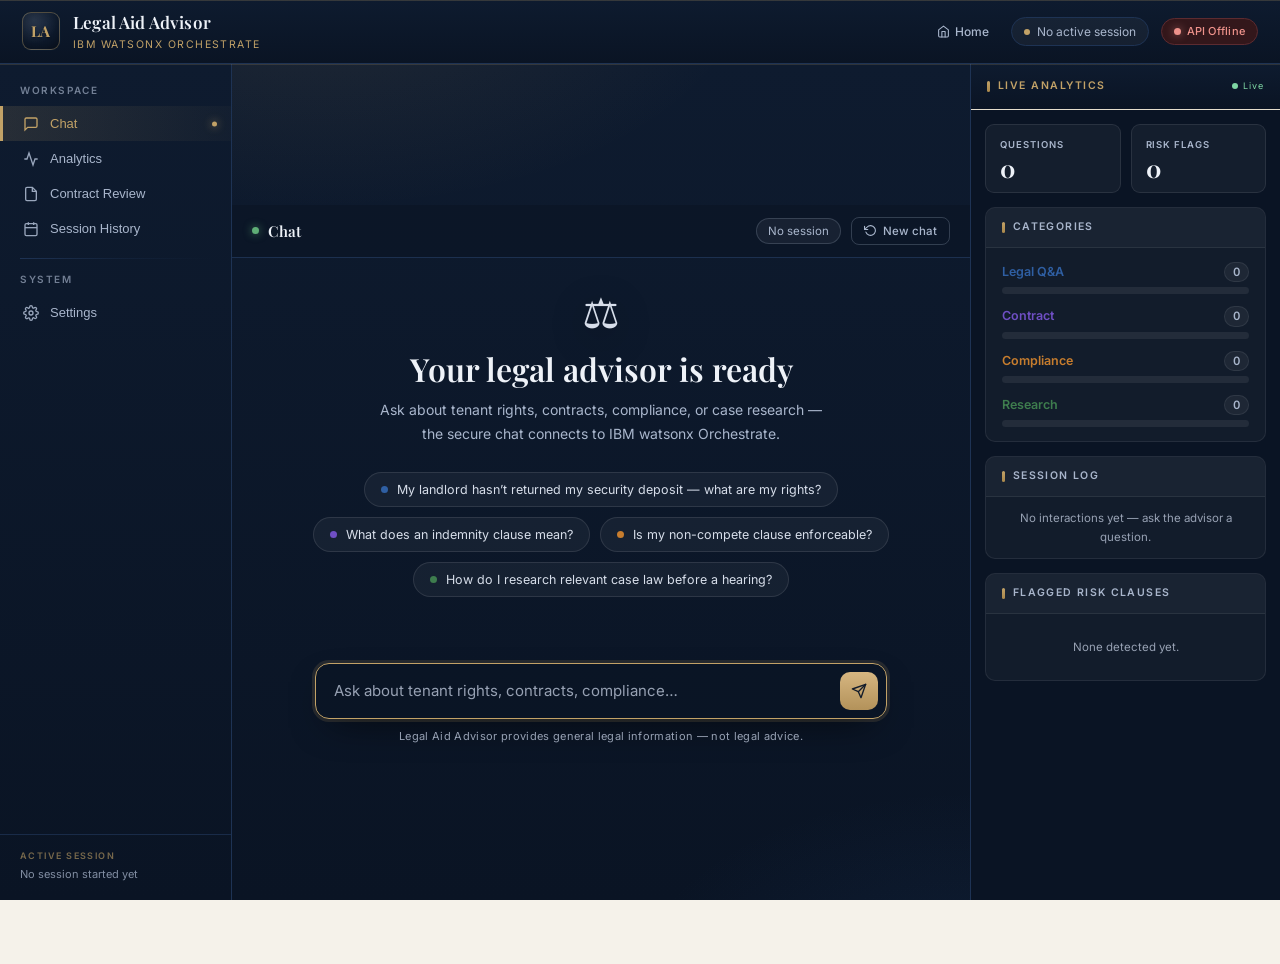
==== Legal-Aid/public/dashboard.html @ abd53940 "Add marketing landing page and replace the WxO widget with a custom chat backed by an SSE proxy - La" ====
<!DOCTYPE html>
<html lang="en">
<head>
<meta charset="UTF-8" />
<meta name="viewport" content="width=device-width, initial-scale=1.0" />
<meta name="theme-color" content="#0e1b2f" />
<title>Legal Aid Advisor</title>
<link rel="icon" href="data:image/svg+xml,<svg xmlns='http://www.w3.org/2000/svg' viewBox='0 0 100 100'><rect width='100' height='100' rx='20' fill='%230e1b2f'/><text x='50' y='70' font-size='58' text-anchor='middle'>⚖️</text></svg>" />
<link rel="preconnect" href="https://fonts.googleapis.com" />
<link rel="preconnect" href="https://fonts.gstatic.com" crossorigin />
<link href="https://fonts.googleapis.com/css2?family=Inter:wght@400;500;600;700&family=Playfair+Display:wght@600;700&display=swap" rel="stylesheet" />
<link rel="stylesheet" href="css/app.css" />
</head>
<body>

<!-- ── App header ── -->
<header class="app-header">
  <button class="nav-toggle" id="navToggle" aria-label="Toggle navigation">
    <svg viewBox="0 0 24 24" fill="none" stroke="currentColor" stroke-width="2" stroke-linecap="round">
      <line x1="3" y1="6" x2="21" y2="6"/><line x1="3" y1="12" x2="21" y2="12"/><line x1="3" y1="18" x2="21" y2="18"/>
    </svg>
  </button>
  <div class="brand">
    <div class="logo-mark">LA</div>
    <div>
      <div class="app-title">Legal Aid Advisor</div>
      <div class="app-sub">IBM watsonx Orchestrate</div>
    </div>
  </div>
  <div class="header-right">
    <a class="home-link" href="/" aria-label="Back to landing page">
      <svg viewBox="0 0 24 24" fill="none" stroke="currentColor" stroke-width="2" stroke-linecap="round" stroke-linejoin="round"><path d="M3 9l9-7 9 7v11a2 2 0 0 1-2 2H5a2 2 0 0 1-2-2z"/><polyline points="9 22 9 12 15 12 15 22"/></svg>
      Home
    </a>
    <span class="session-chip" id="headerSessionLabel">No active session</span>
    <div class="status-pill" id="statusPill">Connecting…</div>
  </div>
</header>

<!-- ── Sidebar nav ── -->
<nav class="app-nav" id="appNav">
  <div class="nav-section-label">Workspace</div>

  <button class="nav-item active" data-view="chat">
    <svg viewBox="0 0 24 24" fill="none" stroke="currentColor" stroke-width="2">
      <path d="M21 15a2 2 0 0 1-2 2H7l-4 4V5a2 2 0 0 1 2-2h14a2 2 0 0 1 2 2z"/>
    </svg>
    Chat
  </button>

  <button class="nav-item" data-view="analytics">
    <svg viewBox="0 0 24 24" fill="none" stroke="currentColor" stroke-width="2">
      <polyline points="22 12 18 12 15 21 9 3 6 12 2 12"/>
    </svg>
    Analytics
  </button>

  <button class="nav-item" data-view="contracts">
    <svg viewBox="0 0 24 24" fill="none" stroke="currentColor" stroke-width="2">
      <path d="M14 2H6a2 2 0 0 0-2 2v16a2 2 0 0 0 2 2h12a2 2 0 0 0 2-2V8z"/>
      <polyline points="14 2 14 8 20 8"/>
    </svg>
    Contract Review
  </button>

  <button class="nav-item" data-view="sessions">
    <svg viewBox="0 0 24 24" fill="none" stroke="currentColor" stroke-width="2">
      <rect x="3" y="4" width="18" height="18" rx="2" ry="2"/>
      <line x1="16" y1="2" x2="16" y2="6"/><line x1="8" y1="2" x2="8" y2="6"/>
      <line x1="3" y1="10" x2="21" y2="10"/>
    </svg>
    Session History
  </button>

  <div class="nav-divider"></div>
  <div class="nav-section-label">System</div>

  <button class="nav-item" data-view="settings">
    <svg viewBox="0 0 24 24" fill="none" stroke="currentColor" stroke-width="2">
      <circle cx="12" cy="12" r="3"/>
      <path d="M19.4 15a1.65 1.65 0 0 0 .33 1.82l.06.06a2 2 0 0 1-2.83 2.83l-.06-.06a1.65 1.65 0 0 0-1.82-.33 1.65 1.65 0 0 0-1 1.51V21a2 2 0 0 1-4 0v-.09A1.65 1.65 0 0 0 9 19.4a1.65 1.65 0 0 0-1.82.33l-.06.06a2 2 0 0 1-2.83-2.83l.06-.06A1.65 1.65 0 0 0 4.68 15a1.65 1.65 0 0 0-1.51-1H3a2 2 0 0 1 0-4h.09A1.65 1.65 0 0 0 4.6 9a1.65 1.65 0 0 0-.33-1.82l-.06-.06a2 2 0 0 1 2.83-2.83l.06.06A1.65 1.65 0 0 0 9 4.68a1.65 1.65 0 0 0 1-1.51V3a2 2 0 0 1 4 0v.09a1.65 1.65 0 0 0 1 1.51 1.65 1.65 0 0 0 1.82-.33l.06-.06a2 2 0 0 1 2.83 2.83l-.06.06A1.65 1.65 0 0 0 19.4 9a1.65 1.65 0 0 0 1.51 1H21a2 2 0 0 1 0 4h-.09a1.65 1.65 0 0 0-1.51 1z"/>
    </svg>
    Settings
  </button>

  <div class="nav-footer" id="navSessionLabel">No session started yet</div>
</nav>

<!-- ── Main content ── -->
<main class="app-main" id="appMain">

  <!-- ── VIEW: Chat ── -->
  <div class="view active" id="view-chat"></div>

  <!-- ── VIEW: Analytics ── -->
  <div class="view" id="view-analytics"></div>

  <!-- ── VIEW: Contracts ── -->
  <div class="view" id="view-contracts"></div>

  <!-- ── VIEW: Sessions ── -->
  <div class="view" id="view-sessions"></div>

  <!-- ── VIEW: Settings ── -->
  <div class="view" id="view-settings"></div>

</main>

<!-- ── Toast container ── -->
<div id="toast-container"></div>

<!-- ── Scripts ── -->
<script src="js/api.js"></script>
<script src="js/utils.js"></script>
<script src="js/views/chat.js"></script>
<script src="js/views/analytics.js"></script>
<script src="js/views/contracts.js"></script>
<script src="js/views/sessions.js"></script>
<script src="js/views/settings.js"></script>
<script src="js/app.js"></script>

</body>
</html>
---- Legal-Aid/public/css/app.css ----
/* ═══════════════════════════════════════════════════════════════════════════
   Legal Aid Advisor — Design System
   Theme: “Justice Chamber” — deep ink navy, brass gold, warm parchment.
   Serif display type (Playfair Display) for headings, Inter for UI.
   ═══════════════════════════════════════════════════════════════════════════ */

/* ── Reset ──────────────────────────────────────────────────────────────── */
*, *::before, *::after { box-sizing: border-box; margin: 0; padding: 0; }

/* ── Tokens ─────────────────────────────────────────────────────────────── */
:root {
  /* Ink & paper */
  --ink:        #1d2634;   /* primary text */
  --ink-2:      #3d4757;   /* secondary text */
  --muted:      #6d7789;   /* muted text */
  --faint:      #97a1b3;   /* faint text */
  --paper:      #f5f2ea;   /* warm parchment background */
  --paper-deep: #efeadd;   /* deeper parchment (hover, wells) */
  --surface:    #ffffff;   /* cards */
  --line:       #e4ddcd;   /* hairline border (warm) */
  --line-soft:  #eee8da;   /* lighter hairline */

  /* Court navy */
  --navy-0: #0a1424;
  --navy-1: #0e1b2f;
  --navy-2: #15263f;
  --navy-3: #1e3354;
  --navy-text:  #a9b6cc;   /* idle nav text */
  --navy-title: #eef2f8;   /* nav labels / headings on dark */

  /* Brass */
  --gold:      #c2a267;
  --gold-2:    #a9874b;
  --gold-soft: rgba(194, 162, 103, 0.14);
  --gold-line: rgba(194, 162, 103, 0.38);

  /* Actions & states */
  --blue:      #2f5fa3;
  --blue-deep: #25497e;
  --blue-soft: #eef3fa;
  --blue-line: #c7d6ec;
  --danger:    #b23a34;
  --danger-soft:#fcf0ef;
  --danger-line:#f2c4c0;
  --success:   #3e7d4e;
  --warn:      #c77d2e;

  /* Category colours */
  --cat-qa:         #2f5fa3;
  --cat-contract:   #6f4fc4;
  --cat-compliance: #c77d2e;
  --cat-research:   #3e7d4e;

  /* Type */
  --font-serif: 'Playfair Display', Georgia, 'Times New Roman', serif;
  --font-sans:  'Inter', -apple-system, 'Segoe UI', system-ui, sans-serif;

  /* Layout */
  --header-h: 64px;
  --nav-w:    232px;
  --radius:   10px;
  --radius-sm: 7px;
  --shadow-card: 0 1px 2px rgba(13, 27, 46, 0.05), 0 10px 28px -14px rgba(13, 27, 46, 0.18);
  --shadow-lift: 0 2px 4px rgba(13, 27, 46, 0.06), 0 16px 34px -16px rgba(13, 27, 46, 0.26);
}

/* ── Base ───────────────────────────────────────────────────────────────── */
html, body { height: 100%; }

body {
  font-family: var(--font-sans);
  font-size: 14px;
  line-height: 1.6;
  color: var(--ink);
  background: var(--paper);
  -webkit-font-smoothing: antialiased;
  text-rendering: optimizeLegibility;
}

::selection { background: rgba(194, 162, 103, 0.32); }

:focus-visible {
  outline: 2px solid var(--gold);
  outline-offset: 2px;
  border-radius: 3px;
}

/* ── App header (navy bench) ────────────────────────────────────────────── */
.app-header {
  position: fixed; top: 0; left: 0; right: 0; z-index: 100;
  height: var(--header-h);
  background: linear-gradient(180deg, var(--navy-1), var(--navy-0));
  color: #fff;
  display: flex; align-items: center; gap: 14px;
  padding: 0 22px;
  border-bottom: 1px solid var(--navy-3);
  box-shadow: 0 1px 0 rgba(194, 162, 103, 0.22) inset, 0 1px 0 rgba(194, 162, 103, 0.18);
}

.brand { display: flex; align-items: center; gap: 13px; min-width: 0; }

.logo-mark {
  width: 38px; height: 38px; flex-shrink: 0;
  border-radius: 9px;
  background:
    radial-gradient(120% 120% at 30% 20%, rgba(255,255,255,0.10), transparent 55%),
    linear-gradient(160deg, var(--navy-2), var(--navy-0));
  border: 1px solid var(--gold-line);
  box-shadow: 0 0 0 1px rgba(13, 27, 46, 0.6), inset 0 0 14px rgba(0,0,0,0.35);
  display: flex; align-items: center; justify-content: center;
  font-family: var(--font-serif);
  font-weight: 700; font-size: 15px; letter-spacing: 0.02em;
  color: var(--gold);
  text-shadow: 0 1px 2px rgba(0,0,0,0.4);
}

.app-title {
  font-family: var(--font-serif);
  font-size: 17px; font-weight: 600; letter-spacing: 0.01em;
  color: var(--navy-title);
  white-space: nowrap;
}
.app-sub {
  font-size: 10.5px; letter-spacing: 0.14em; text-transform: uppercase;
  color: var(--gold); margin-top: 1px;
}

/* Mobile nav toggle */
.nav-toggle {
  display: none;
  align-items: center; justify-content: center;
  width: 34px; height: 34px; flex-shrink: 0;
  background: transparent; border: 1px solid var(--navy-3);
  border-radius: 7px; color: var(--navy-text); cursor: pointer;
  transition: color .15s, border-color .15s, background .15s;
}
.nav-toggle:hover { color: var(--gold); border-color: var(--gold-line); background: var(--gold-soft); }
.nav-toggle svg { width: 18px; height: 18px; }

.header-right {
  margin-left: auto; display: flex; align-items: center; gap: 12px; min-width: 0;
}

.session-chip {
  font-size: 12px; color: var(--navy-text);
  background: rgba(255,255,255,0.045);
  border: 1px solid var(--navy-3);
  border-radius: 20px; padding: 4px 12px;
  max-width: 260px; overflow: hidden; text-overflow: ellipsis; white-space: nowrap;
}
.session-chip::before {
  content: ''; display: inline-block; width: 6px; height: 6px;
  border-radius: 50%; background: var(--gold); margin-right: 7px; vertical-align: 1px;
}

/* Back-to-home link */
.home-link {
  display: inline-flex; align-items: center; gap: 5px;
  font-size: 12px; font-weight: 500;
  color: var(--navy-text); text-decoration: none;
  padding: 5px 10px; border-radius: 7px;
  transition: color .15s, background .15s;
}
.home-link svg { width: 13px; height: 13px; }
.home-link:hover { color: var(--gold); background: var(--gold-soft); }

/* Status pill */
.status-pill {
  font-size: 11px; font-weight: 500; letter-spacing: 0.02em;
  padding: 4px 12px; border-radius: 20px;
  background: #0e2a20; color: #7ed6a4;
  border: 1px solid #1e4a37;
  display: flex; align-items: center; gap: 6px;
  white-space: nowrap;
}
.status-pill::before {
  content: ''; width: 7px; height: 7px; border-radius: 50%;
  background: #7ed6a4; display: inline-block;
  box-shadow: 0 0 8px rgba(126, 214, 164, 0.75);
}
.status-pill.disconnected {
  background: #33171b; color: #ee928b; border-color: #5c2b30;
}
.status-pill.disconnected::before {
  background: #ee928b; box-shadow: 0 0 8px rgba(238, 146, 139, 0.6);
}

/* ── Sidebar nav (navy panel) ───────────────────────────────────────────── */
.app-nav {
  position: fixed; top: var(--header-h); left: 0; bottom: 0;
  width: var(--nav-w);
  background: linear-gradient(180deg, var(--navy-1) 0%, var(--navy-0) 100%);
  border-right: 1px solid var(--navy-3);
  display: flex; flex-direction: column;
  padding: 18px 0 14px;
  z-index: 90;
  overflow-y: auto;
}

.nav-section-label {
  font-size: 10px; font-weight: 600; letter-spacing: 0.16em;
  text-transform: uppercase; color: var(--navy-text);
  opacity: 0.65;
  padding: 0 20px 8px;
}

.nav-item {
  display: flex; align-items: center; gap: 11px;
  padding: 9.5px 20px; font-size: 13px; font-weight: 500;
  color: var(--navy-text); cursor: pointer; border: none; background: none;
  width: 100%; text-align: left;
  border-left: 3px solid transparent;
  transition: color .15s, background .15s, border-color .15s;
  position: relative;
}
.nav-item:hover { color: var(--navy-title); background: rgba(255,255,255,0.05); }
.nav-item.active {
  color: var(--gold);
  background: linear-gradient(90deg, var(--gold-soft), rgba(194,162,103,0.03));
  border-left-color: var(--gold);
}
.nav-item.active::after {
  content: ''; position: absolute; right: 14px; top: 50%;
  transform: translateY(-50%);
  width: 5px; height: 5px; border-radius: 50%;
  background: var(--gold); box-shadow: 0 0 8px rgba(194,162,103,0.8);
}
.nav-item svg { width: 16px; height: 16px; flex-shrink: 0; opacity: 0.9; }
.nav-item.active svg { opacity: 1; }

.nav-divider {
  height: 1px; margin: 12px 20px;
  background: linear-gradient(90deg, var(--navy-3), rgba(30,51,84,0.35), transparent);
}

.nav-footer {
  margin-top: auto; padding: 14px 20px 2px;
  font-size: 11px; color: var(--navy-text); opacity: 0.75;
  border-top: 1px solid var(--navy-3);
  padding-top: 14px;
}
.nav-footer::before {
  content: 'ACTIVE SESSION'; display: block;
  font-size: 9px; letter-spacing: 0.16em; font-weight: 600;
  color: var(--gold); opacity: 0.8; margin-bottom: 3px;
}

/* ── Main content area (parchment) ──────────────────────────────────────── */
.app-main {
  margin-top: var(--header-h);
  margin-left: var(--nav-w);
  height: calc(100vh - var(--header-h));
  display: flex; flex-direction: column;
  overflow: hidden;
  background:
    radial-gradient(900px 420px at 12% -8%, rgba(194, 162, 103, 0.07), transparent 62%),
    var(--paper);
}

.view { display: none; flex: 1; flex-direction: column; overflow: hidden; }
.view.active { display: flex; }

/* ── Page header bar ────────────────────────────────────────────────────── */
.page-bar {
  padding: 18px 26px 14px;
  border-bottom: 1px solid var(--line);
  background: transparent;
  flex-shrink: 0;
  display: flex; align-items: flex-end; justify-content: space-between; gap: 14px;
  position: relative;
}
.page-bar::after {
  content: ''; position: absolute; left: 26px; bottom: -1px;
  width: 46px; height: 2px; border-radius: 2px;
  background: linear-gradient(90deg, var(--gold), transparent);
}
.page-bar h1 {
  font-family: var(--font-serif);
  font-size: 23px; font-weight: 600; letter-spacing: 0.01em;
  color: var(--ink); line-height: 1.2;
}
.page-bar .sub { font-size: 12.5px; color: var(--muted); margin-top: 3px; }

/* ── Buttons ────────────────────────────────────────────────────────────── */
.btn {
  display: inline-flex; align-items: center; gap: 7px;
  padding: 7.5px 15px; border-radius: var(--radius-sm);
  font-size: 13px; font-weight: 500; font-family: var(--font-sans);
  cursor: pointer; border: 1px solid var(--line);
  background: var(--surface); color: var(--ink-2);
  transition: background .15s, border-color .15s, color .15s, box-shadow .15s, transform .06s;
  white-space: nowrap;
}
.btn:hover { background: var(--paper-deep); border-color: #d8d0bc; color: var(--ink); }
.btn:active { transform: translateY(1px); }

.btn.primary {
  background: linear-gradient(180deg, var(--blue), var(--blue-deep));
  color: #fff; border-color: var(--blue-deep);
  box-shadow: 0 1px 2px rgba(13, 27, 46, 0.25), inset 0 1px 0 rgba(255,255,255,0.14);
}
.btn.primary:hover { background: linear-gradient(180deg, #3569b3, var(--blue-deep)); color: #fff; }

.btn.danger {
  background: var(--surface); color: var(--danger); border-color: var(--danger-line);
}
.btn.danger:hover { background: var(--danger-soft); border-color: var(--danger); color: var(--danger); }

.btn.ghost {
  background: transparent; border-color: var(--navy-3); color: var(--navy-text);
}
.btn.ghost:hover { background: var(--gold-soft); border-color: var(--gold-line); color: var(--gold); }

.btn svg { width: 14px; height: 14px; }

/* ── Cards & sections ───────────────────────────────────────────────────── */
.section-card {
  background: var(--surface);
  border: 1px solid var(--line);
  border-radius: var(--radius);
  overflow: hidden;
  box-shadow: var(--shadow-card);
}
.section-title {
  font-size: 10.5px; font-weight: 600; letter-spacing: 0.13em;
  text-transform: uppercase; color: var(--muted);
  padding: 11px 16px;
  border-bottom: 1px solid var(--line-soft);
  background: linear-gradient(180deg, #fbfaf6, #f7f4ec);
  display: flex; align-items: center; gap: 8px;
}
.section-title::before {
  content: ''; width: 3px; height: 11px; border-radius: 2px;
  background: linear-gradient(180deg, var(--gold), var(--gold-2));
  flex-shrink: 0;
}
.section-body { padding: 14px 16px; }

/* ── Stat cards ─────────────────────────────────────────────────────────── */
.stat-grid { display: grid; grid-template-columns: repeat(4, 1fr); gap: 14px; }
.stat-card {
  background: var(--surface); border: 1px solid var(--line);
  border-radius: var(--radius); padding: 16px 18px;
  box-shadow: var(--shadow-card);
  position: relative; overflow: hidden;
  transition: box-shadow .18s, transform .18s, border-color .18s;
}
.stat-card::after {
  content: ''; position: absolute; top: 0; left: 0; right: 0; height: 2px;
  background: linear-gradient(90deg, var(--gold), transparent 70%);
  opacity: 0.55;
}
.stat-card:hover {
  box-shadow: var(--shadow-lift); transform: translateY(-2px);
  border-color: #d9d2c0;
}
.stat-card .label {
  font-size: 10.5px; color: var(--muted);
  text-transform: uppercase; letter-spacing: 0.1em; font-weight: 600;
  margin-bottom: 6px;
}
.stat-card .value {
  font-family: var(--font-serif);
  font-size: 30px; font-weight: 700; line-height: 1; color: var(--ink);
  font-variant-numeric: tabular-nums;
}
.stat-card .sub { font-size: 11px; color: var(--faint); margin-top: 5px; }

/* ── Category bars ──────────────────────────────────────────────────────── */
.cat-list { display: flex; flex-direction: column; gap: 12px; }
.cat-label-row { display: flex; justify-content: space-between; margin-bottom: 5px; font-size: 12.5px; }
.cat-name { font-weight: 600; color: var(--ink-2); }
.cat-count {
  color: var(--muted); font-variant-numeric: tabular-nums;
  font-weight: 600; font-size: 11.5px;
  background: var(--paper); border: 1px solid var(--line-soft);
  border-radius: 12px; padding: 0 8px;
}
.cat-bar-bg {
  height: 7px; background: var(--paper-deep);
  border-radius: 4px; overflow: hidden;
  box-shadow: inset 0 1px 2px rgba(13,27,46,0.08);
}
.cat-bar-fill {
  height: 100%; border-radius: 4px;
  background-image: linear-gradient(180deg, rgba(255,255,255,0.28), transparent 55%);
  transition: width .5s cubic-bezier(.22,.61,.36,1);
}

/* ── Risk list ──────────────────────────────────────────────────────────── */
.risk-list { display: flex; flex-direction: column; gap: 8px; }
.risk-item {
  background: var(--danger-soft); border: 1px solid var(--danger-line);
  border-left: 3px solid var(--danger);
  border-radius: var(--radius-sm); padding: 9px 12px;
  transition: transform .12s, box-shadow .12s;
}
.risk-item:hover { transform: translateX(2px); box-shadow: 0 4px 12px -6px rgba(178,58,52,0.35); }
.risk-item .risk-name { font-size: 12.5px; font-weight: 600; color: var(--danger); }
.risk-item .risk-ctx { font-size: 11.5px; color: var(--ink-2); margin-top: 2px; line-height: 1.45; }

/* ── Tables ─────────────────────────────────────────────────────────────── */
.data-table { width: 100%; border-collapse: collapse; font-size: 13px; }
.data-table th {
  text-align: left; padding: 9px 14px; font-size: 10.5px; font-weight: 600;
  color: var(--muted); text-transform: uppercase; letter-spacing: 0.08em;
  background: var(--paper); border-bottom: 1px solid var(--line);
}
.data-table td { padding: 11px 14px; border-bottom: 1px solid var(--line-soft); color: var(--ink-2); vertical-align: middle; }
.data-table tr:last-child td { border-bottom: none; }
.data-table tbody tr { transition: background .12s; }
.data-table tbody tr:hover td { background: #fbf9f3; }

/* ── Empty state ────────────────────────────────────────────────────────── */
.empty-state {
  text-align: center; color: var(--faint); font-size: 13px;
  padding: 34px 0; line-height: 1.7;
}
.empty-state .empty-icon {
  font-size: 34px; margin-bottom: 10px; display: block;
  filter: grayscale(0.15) opacity(0.85);
}

/* ── Badges ─────────────────────────────────────────────────────────────── */
.badge {
  display: inline-block; font-size: 9.5px; font-weight: 600; padding: 2.5px 8px;
  border-radius: 12px; text-transform: uppercase; letter-spacing: 0.06em; color: #fff;
  box-shadow: inset 0 1px 0 rgba(255,255,255,0.22);
}

/* ── Notice banner ──────────────────────────────────────────────────────── */
.notice {
  display: flex; align-items: center; gap: 9px;
  font-size: 12.5px; color: var(--ink-2); line-height: 1.55;
  background: #fdf7e9; border: 1px solid #ecdcb6;
  border-left: 3px solid var(--gold-2);
  border-radius: 8px; padding: 10px 14px;
}
.notice::before {
  content: '⚖'; flex-shrink: 0; color: var(--gold-2); font-size: 13px;
}
.hidden { display: none !important; }

/* ── Code / links ───────────────────────────────────────────────────────── */
.code {
  font-family: 'SFMono-Regular', Consolas, 'Liberation Mono', Menlo, monospace;
  font-size: 12px; color: var(--ink-2);
  background: var(--paper); border: 1px solid var(--line-soft);
  border-radius: 5px; padding: 1.5px 7px;
}
.link { color: var(--blue); text-decoration: none; }
.link:hover { text-decoration: underline; color: var(--blue-deep); }

/* ── Toast notifications ────────────────────────────────────────────────── */
#toast-container {
  position: fixed; bottom: 22px; right: 22px; z-index: 9999;
  display: flex; flex-direction: column; gap: 9px; align-items: flex-end;
}
.toast {
  background: var(--navy-1); color: var(--navy-title);
  font-size: 13px; font-weight: 500;
  padding: 11px 18px; border-radius: 9px; min-width: 230px; max-width: 380px;
  display: flex; align-items: center; gap: 10px;
  border: 1px solid var(--navy-3);
  box-shadow: 0 10px 30px -10px rgba(13, 27, 46, 0.5);
  animation: toastIn .25s cubic-bezier(.21,.61,.35,1);
}
.toast::before {
  content: ''; width: 8px; height: 8px; border-radius: 50%; flex-shrink: 0;
  background: var(--navy-text);
}
.toast.success { border-left: 3px solid #5fae76; }
.toast.success::before { background: #5fae76; box-shadow: 0 0 8px rgba(95,174,118,0.7); }
.toast.error { border-left: 3px solid #ee928b; }
.toast.error::before { background: #ee928b; box-shadow: 0 0 8px rgba(238,146,139,0.7); }
@keyframes toastIn {
  from { opacity: 0; transform: translateX(14px) scale(0.97); }
  to   { opacity: 1; transform: none; }
}

/* ── Upload zone ────────────────────────────────────────────────────────── */
.upload-zone {
  border: 2px dashed #d8cfb8;
  border-radius: var(--radius);
  padding: 42px 24px; text-align: center; cursor: pointer;
  background: var(--surface);
  transition: border-color .2s, background .2s, box-shadow .2s, transform .15s;
}
.upload-zone:hover { border-color: var(--gold-2); background: #fdfbf6; }
.upload-zone.dragover {
  border-color: var(--gold);
  background: #fbf6ea;
  box-shadow: 0 0 0 4px var(--gold-soft), var(--shadow-card);
  transform: scale(1.005);
}
.upload-zone .uz-icon { font-size: 36px; margin-bottom: 12px; display: block; }
.upload-zone h3 { font-size: 16px; font-weight: 600; margin-bottom: 4px; color: var(--ink); }
.upload-zone p  { color: var(--muted); font-size: 13px; }

/* ── Contract result ────────────────────────────────────────────────────── */
.contract-result {
  background: var(--paper); border: 1px solid var(--line);
  border-radius: 8px; padding: 14px 16px;
}
.contract-result pre {
  white-space: pre-wrap; word-break: break-word;
  font-family: 'SFMono-Regular', Consolas, 'Liberation Mono', Menlo, monospace;
  font-size: 12px; line-height: 1.7; max-height: 340px; overflow-y: auto;
  color: var(--ink-2);
}

/* ═══════════════════════════════════════════════════════════════════════════
   Chat view — custom “advice chamber” UI (dark) + live analytics sidebar
   ═══════════════════════════════════════════════════════════════════════════ */
#view-chat { flex-direction: row; overflow: hidden; }

.cc {
  flex: 1; min-width: 0; min-height: 0;
  display: flex; flex-direction: column;
  background:
    radial-gradient(720px 380px at 12% -10%, rgba(194, 162, 103, 0.10), transparent 60%),
    radial-gradient(560px 320px at 100% 110%, rgba(47, 95, 163, 0.12), transparent 60%),
    linear-gradient(180deg, #0e1b2f 0%, #0a1424 100%);
  color: #d7deea;
}

.cc-header {
  display: flex; align-items: center; justify-content: space-between; gap: 10px;
  padding: 12px 20px;
  border-bottom: 1px solid rgba(30, 51, 84, 0.9);
  background: rgba(10, 20, 36, 0.6);
  flex-shrink: 0;
}
.cc-header h2 {
  font-family: var(--font-serif);
  font-size: 15px; font-weight: 600; color: var(--navy-title);
  letter-spacing: 0.01em;
  display: flex; align-items: center; gap: 9px;
}
.cc-dot {
  width: 7px; height: 7px; border-radius: 50%;
  background: #5fae76; box-shadow: 0 0 8px rgba(95, 174, 118, 0.7);
}
.cc-header-right { display: flex; align-items: center; gap: 10px; min-width: 0; }

.cc .chat-session-label {
  font-size: 11.5px; color: var(--navy-text);
  background: rgba(255,255,255,0.05); border: 1px solid rgba(169,182,204,0.22);
  border-radius: 20px; padding: 3px 11px;
  max-width: 300px; overflow: hidden; text-overflow: ellipsis; white-space: nowrap;
}

.cc-reset {
  display: inline-flex; align-items: center; gap: 6px;
  font-family: var(--font-sans); font-size: 11.5px; font-weight: 500;
  color: var(--navy-text); background: transparent;
  border: 1px solid rgba(169,182,204,0.25); border-radius: 8px;
  padding: 6px 12px; cursor: pointer; white-space: nowrap;
  transition: color .15s, border-color .15s, background .15s;
}
.cc-reset svg { width: 13px; height: 13px; }
.cc-reset:hover { color: var(--gold); border-color: var(--gold-line); background: var(--gold-soft); }

.cc-body {
  flex: 1; min-height: 0; overflow-y: auto;
  display: flex; flex-direction: column;
}
.cc-body::-webkit-scrollbar-thumb { background: rgba(169,182,204,0.25); }

/* Empty / landing state */
.cc.state-empty { justify-content: center; }
.cc.state-empty .cc-body { flex: 0 0 auto; overflow: visible; }
.cc.state-empty .cc-empty { flex: 0 0 auto; }
.cc.state-empty .cc-composer {
  width: 100%; max-width: 620px;
  margin: 0 auto; padding: 30px 24px 14px;
}
.cc.state-empty .cc-input { font-size: 15px; }

.cc-empty { flex: 1; display: flex; align-items: center; justify-content: center; padding: 34px 24px 0; }
.cc-empty-inner { max-width: 640px; width: 100%; text-align: center; }
.cc-empty-emblem {
  font-size: 42px; margin-bottom: 16px; line-height: 1;
  filter: drop-shadow(0 8px 18px rgba(0, 0, 0, 0.45));
}
.cc-empty h2 {
  font-family: var(--font-serif); font-weight: 600;
  font-size: clamp(24px, 2.6vw, 32px);
  color: var(--navy-title); line-height: 1.2; margin-bottom: 10px;
}
.cc-empty-sub { font-size: 14px; color: var(--navy-text); max-width: 460px; margin: 0 auto 26px; line-height: 1.7; }

.cc-chips { display: flex; flex-wrap: wrap; gap: 10px; justify-content: center; }
.cc-chip {
  display: inline-flex; align-items: center; gap: 9px;
  font-family: var(--font-sans); font-size: 12.5px; color: #d7deea;
  background: rgba(255,255,255,0.045);
  border: 1px solid rgba(255,255,255,0.10);
  border-radius: 40px; padding: 9px 16px; cursor: pointer;
  transition: border-color .15s, background .15s, transform .12s;
  text-align: left; max-width: 100%;
}
.cc-chip i { width: 7px; height: 7px; border-radius: 50%; flex-shrink: 0; }
.cc-chip:hover { background: rgba(255,255,255,0.08); border-color: var(--gold-line); transform: translateY(-1px); }

/* Conversation thread */
.cc-thread {
  flex: 1; min-height: 0; overflow-y: auto;
  display: flex; flex-direction: column; gap: 18px;
  padding: 26px 26px 10px;
}
.cc-thread::-webkit-scrollbar-thumb { background: rgba(169,182,204,0.25); }

.cc-msg { display: flex; gap: 11px; align-items: flex-start; max-width: 78%; }
.cc-msg-user { align-self: flex-end; justify-content: flex-end; }
.cc-msg-agent { align-self: flex-start; }

.cc-avatar {
  flex-shrink: 0; width: 34px; height: 34px; border-radius: 10px;
  display: flex; align-items: center; justify-content: center;
  font-family: var(--font-serif); font-weight: 700; font-size: 12px;
  color: var(--gold);
  background: linear-gradient(160deg, var(--navy-2), var(--navy-0));
  border: 1px solid var(--gold-line);
}

.cc-bubble {
  padding: 12px 16px; border-radius: 14px;
  font-size: 13.5px; line-height: 1.6; color: #d7deea;
}
.cc-bubble p + p { margin-top: 8px; }
.cc-msg-user .cc-bubble {
  background: linear-gradient(180deg, #1e3a63, #172c4d);
  border: 1px solid rgba(194, 162, 103, 0.26);
  border-top-right-radius: 4px;
  color: var(--navy-title);
}
.cc-msg-agent .cc-bubble {
  background: rgba(245, 242, 234, 0.06);
  border: 1px solid rgba(255, 255, 255, 0.09);
  border-top-left-radius: 4px;
}
.cc-msg-role {
  display: block; font-family: var(--font-mono);
  font-size: 9px; letter-spacing: 0.14em; text-transform: uppercase;
  color: var(--gold); margin-bottom: 5px;
}
.cc-msg-text { display: block; }
.cc-bubble code {
  font-family: var(--font-mono); font-size: 12px;
  background: rgba(0, 0, 0, 0.25);
  border: 1px solid rgba(255,255,255,0.08);
  border-radius: 4px; padding: 1px 5px;
}
.cc-bubble h4 {
  font-family: var(--font-serif); font-size: 14.5px; font-weight: 600;
  color: var(--navy-title); margin: 10px 0 4px;
}
.cc-bubble ul { margin: 6px 0 2px; padding-left: 18px; }
.cc-bubble li { margin: 3px 0; }
.cc-bubble strong { color: var(--navy-title); font-weight: 600; }

/* Typing indicator */
.cc-typing { display: inline-flex; gap: 5px; padding: 7px 0; }
.cc-typing i {
  width: 7px; height: 7px; border-radius: 50%;
  background: var(--gold); animation: ccBlink 1.3s ease-in-out infinite;
}
.cc-typing i:nth-child(2) { animation-delay: 0.18s; }
.cc-typing i:nth-child(3) { animation-delay: 0.36s; }
@keyframes ccBlink { 0%, 100% { opacity: 0.2; } 50% { opacity: 1; } }

/* Composer */
.cc-composer { flex-shrink: 0; padding: 6px 26px 18px; }
.cc-input-row {
  display: flex; align-items: center; gap: 10px;
  background: rgba(10, 20, 36, 0.75);
  border: 1px solid rgba(194, 162, 103, 0.30);
  border-radius: 14px;
  padding: 8px 8px 8px 18px;
  box-shadow: 0 12px 34px -18px rgba(0, 0, 0, 0.8);
  transition: border-color .18s, box-shadow .18s;
}
.cc-input-row:focus-within {
  border-color: var(--gold);
  box-shadow: 0 0 0 3px var(--gold-soft), 0 14px 38px -16px rgba(0, 0, 0, 0.85);
}
.cc-input {
  flex: 1; min-width: 0;
  background: transparent; border: none; outline: none;
  font-family: var(--font-sans); font-size: 14px; color: var(--navy-title);
}
.cc-input::placeholder { color: var(--faint); }
.cc-send {
  flex-shrink: 0; width: 38px; height: 38px; border-radius: 10px;
  display: flex; align-items: center; justify-content: center;
  background: linear-gradient(180deg, #d6b681, #b3925a);
  border: none; color: #131c2b; cursor: pointer;
  transition: transform .12s, box-shadow .2s;
}
.cc-send:hover { box-shadow: 0 6px 18px -6px rgba(194, 162, 103, 0.7); transform: translateY(-1px); }
.cc-send svg { width: 16px; height: 16px; }
.cc-hint {
  margin-top: 9px; text-align: center;
  font-size: 11px; color: var(--faint);
  font-family: var(--font-mono); letter-spacing: 0.03em;
}

/* Live analytics sidebar */
.chat-sidebar {
  width: 310px; flex-shrink: 0; overflow-y: auto;
  background: var(--paper);
  display: flex; flex-direction: column;
}
.chat-sidebar .panel-header {
  padding: 14px 16px;
  border-bottom: 1px solid var(--line);
  background: linear-gradient(180deg, var(--navy-1), var(--navy-0));
  position: sticky; top: 0; z-index: 2;
  display: flex; align-items: center; justify-content: space-between;
}
.chat-sidebar .panel-header h2 {
  font-size: 10.5px; font-weight: 600; letter-spacing: 0.14em;
  text-transform: uppercase; color: var(--gold);
  display: flex; align-items: center; gap: 8px;
}
.chat-sidebar .panel-header h2::before {
  content: ''; width: 3px; height: 11px; border-radius: 2px;
  background: linear-gradient(180deg, var(--gold), var(--gold-2));
}
.live-dot {
  font-size: 9px; letter-spacing: 0.1em; color: #7ed6a4;
  display: flex; align-items: center; gap: 5px;
}
.live-dot::before {
  content: ''; width: 6px; height: 6px; border-radius: 50%;
  background: #7ed6a4; animation: livePulse 2.2s ease-in-out infinite;
}
@keyframes livePulse {
  0%, 100% { opacity: 1; box-shadow: 0 0 0 0 rgba(126,214,164,0.5); }
  50%      { opacity: 0.6; box-shadow: 0 0 0 4px rgba(126,214,164,0); }
}

.sidebar-body { padding: 14px; display: flex; flex-direction: column; gap: 14px; }

.mini-stat-row { display: grid; grid-template-columns: 1fr 1fr; gap: 10px; }
.mini-stat {
  background: var(--surface); border: 1px solid var(--line);
  border-radius: 9px; padding: 12px 14px;
  box-shadow: var(--shadow-card);
}
.mini-stat .lbl {
  font-size: 9.5px; color: var(--muted);
  text-transform: uppercase; letter-spacing: 0.1em; font-weight: 600; margin-bottom: 4px;
}
.mini-stat .val {
  font-family: var(--font-serif);
  font-size: 24px; font-weight: 700; line-height: 1; color: var(--ink);
  font-variant-numeric: tabular-nums;
}

.log-list { display: flex; flex-direction: column; max-height: 170px; overflow-y: auto; }
.log-item {
  font-size: 11.5px; padding: 7px 2px; border-bottom: 1px solid var(--line-soft);
  color: var(--ink-2); display: flex; gap: 8px; align-items: flex-start;
}
.log-item:last-child { border-bottom: none; }
.log-time {
  flex-shrink: 0; opacity: 0.65; font-variant-numeric: tabular-nums;
  color: var(--faint); font-size: 10.5px; padding-top: 1px;
}
.log-q { color: var(--ink); line-height: 1.45; }

.panel-empty {
  padding: 10px 0; text-align: center;
  color: var(--faint); font-size: 11.5px; line-height: 1.6;
}

/* Dark variant of the live-analytics sidebar (chat view) */
.chat-sidebar.cc-sidebar {
  background: #0a1424;
  border-left: 1px solid var(--navy-3);
}
.cc-sidebar .sidebar-body { padding: 14px; }
.cc-sidebar .mini-stat {
  background: rgba(255,255,255,0.045);
  border-color: rgba(255,255,255,0.09);
  box-shadow: none;
}
.cc-sidebar .mini-stat .lbl { color: var(--navy-text); }
.cc-sidebar .mini-stat .val { color: var(--navy-title); }
.cc-sidebar .section-card {
  background: rgba(255,255,255,0.035);
  border-color: rgba(255,255,255,0.08);
  box-shadow: none;
}
.cc-sidebar .section-title {
  background: rgba(255,255,255,0.03);
  border-bottom-color: rgba(255,255,255,0.07);
  color: var(--navy-text);
}
.cc-sidebar .cat-name { color: var(--navy-title); }
.cc-sidebar .cat-count {
  color: var(--navy-text);
  background: rgba(255,255,255,0.05);
  border-color: rgba(255,255,255,0.08);
}
.cc-sidebar .cat-bar-bg { background: rgba(255,255,255,0.07); box-shadow: none; }
.cc-sidebar .log-item { color: var(--navy-text); border-bottom-color: rgba(255,255,255,0.06); }
.cc-sidebar .log-q { color: #d7deea; }
.cc-sidebar .log-time { color: var(--faint); }
.cc-sidebar .panel-empty { color: var(--faint); }
.cc-sidebar .risk-item {
  background: rgba(178,58,52,0.10);
  border-color: rgba(178,58,52,0.35);
}
.cc-sidebar .risk-item .risk-name { color: #ee928b; }
.cc-sidebar .risk-item .risk-ctx { color: var(--navy-text); }

/* ── Scrollbar ──────────────────────────────────────────────────────────── */
::-webkit-scrollbar { width: 9px; height: 9px; }
::-webkit-scrollbar-track { background: transparent; }
::-webkit-scrollbar-thumb {
  background: #cfc6ae; border-radius: 6px;
  border: 2px solid transparent; background-clip: padding-box;
}
::-webkit-scrollbar-thumb:hover { background: #b8ad90; background-clip: padding-box; border: 2px solid transparent; }

/* Charts */
svg text { font-family: var(--font-sans); }

/* ── Responsive ─────────────────────────────────────────────────────────── */
@media (max-width: 900px) {
  :root { --nav-w: 0px; }
  .app-nav {
    transform: translateX(-232px);
    transition: transform .22s ease;
    box-shadow: none;
  }
  .app-nav.open {
    transform: translateX(0); width: 232px;
    box-shadow: 6px 0 24px rgba(10, 20, 36, 0.45);
  }
  .nav-toggle { display: inline-flex; }
  .stat-grid { grid-template-columns: 1fr 1fr; }
  .chat-sidebar { display: none; }
  .session-chip { display: none; }
}
@media (max-width: 600px) {
  .stat-grid { grid-template-columns: 1fr; }
  .page-bar { padding: 14px 18px 12px; }
  .page-bar h1 { font-size: 19px; }
  .app-header { padding: 0 14px; }
  .app-sub { display: none; }
}
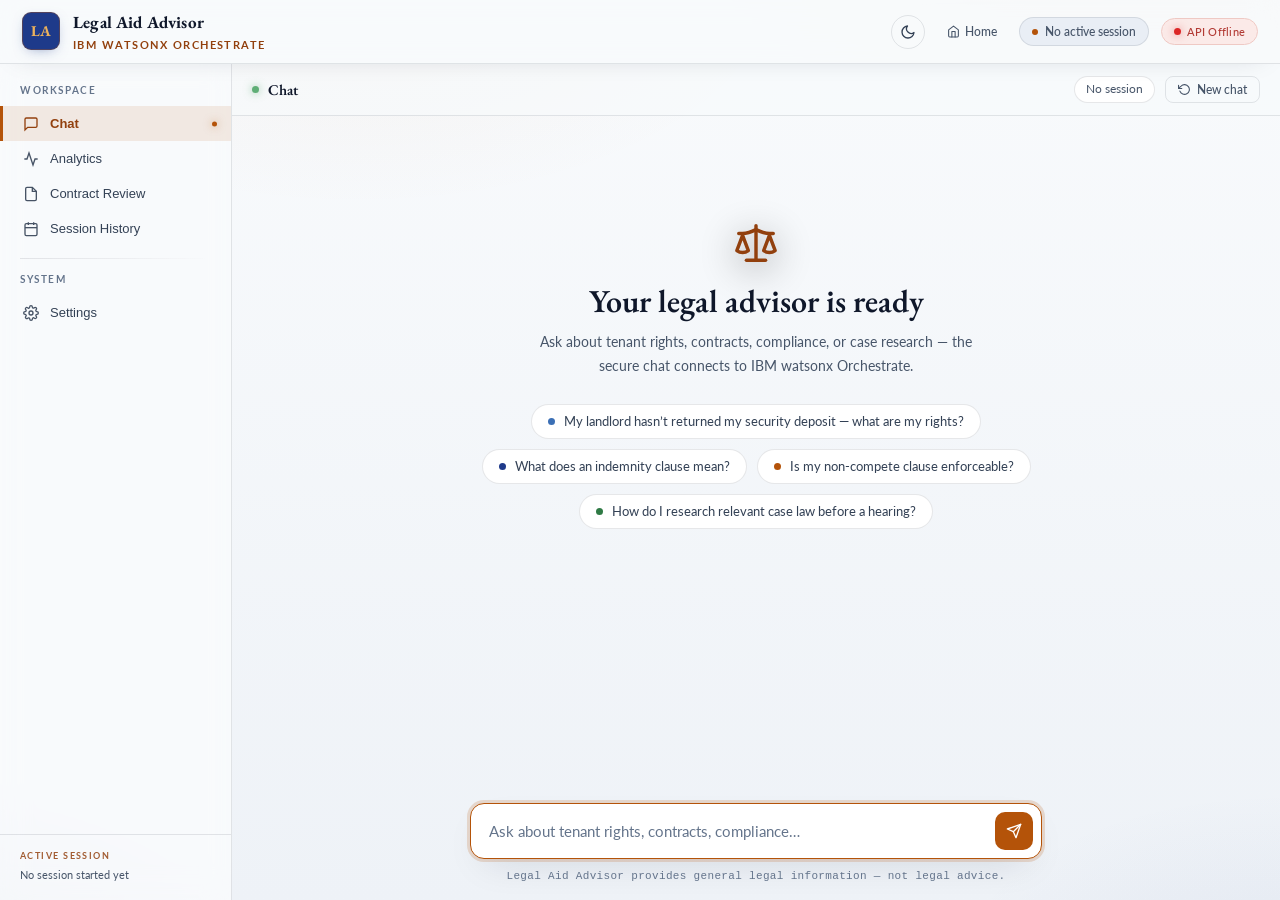
==== commit f00d155c: "Apply Authority design system to landing and dashboard; add UI/UX Pro Max skill - Install ui-ux-pro-" ====
--- a/Legal-Aid/public/dashboard.html
+++ b/Legal-Aid/public/dashboard.html
@@ -3,12 +3,12 @@
 <head>
 <meta charset="UTF-8" />
 <meta name="viewport" content="width=device-width, initial-scale=1.0" />
-<meta name="theme-color" content="#0e1b2f" />
+<meta name="theme-color" content="#F8FAFC" />
 <title>Legal Aid Advisor</title>
-<link rel="icon" href="data:image/svg+xml,<svg xmlns='http://www.w3.org/2000/svg' viewBox='0 0 100 100'><rect width='100' height='100' rx='20' fill='%230e1b2f'/><text x='50' y='70' font-size='58' text-anchor='middle'>⚖️</text></svg>" />
+<link rel="icon" href="data:image/svg+xml,<svg xmlns='http://www.w3.org/2000/svg' viewBox='0 0 100 100'><rect width='100' height='100' rx='22' fill='%231E3A8A'/><g stroke='%23B45309' stroke-width='7' stroke-linecap='round' fill='none'><path d='M50 22v54'/><path d='M50 28l-24 10'/><path d='M50 28l24 10'/><path d='M26 38v14a10 10 0 0 0 20 0V38'/><path d='M74 38v14a10 10 0 0 1-20 0V38'/><path d='M42 82h16'/></g></svg>" />
 <link rel="preconnect" href="https://fonts.googleapis.com" />
 <link rel="preconnect" href="https://fonts.gstatic.com" crossorigin />
-<link href="https://fonts.googleapis.com/css2?family=Inter:wght@400;500;600;700&family=Playfair+Display:wght@600;700&display=swap" rel="stylesheet" />
+<link href="https://fonts.googleapis.com/css2?family=EB+Garamond:ital,wght@0,400;0,500;0,600;0,700;1,400;1,500;1,600&family=Lato:wght@300;400;700&display=swap" rel="stylesheet" />
 <link rel="stylesheet" href="css/app.css" />
 </head>
 <body>
@@ -28,6 +28,10 @@
     </div>
   </div>
   <div class="header-right">
+    <button class="theme-toggle" data-theme-toggle aria-label="Switch to dark mode" aria-pressed="false">
+      <svg class="icon-sun" viewBox="0 0 24 24" fill="none" stroke="currentColor" stroke-width="2" stroke-linecap="round" stroke-linejoin="round"><circle cx="12" cy="12" r="5"/><line x1="12" y1="1" x2="12" y2="3"/><line x1="12" y1="21" x2="12" y2="23"/><line x1="4.22" y1="4.22" x2="5.64" y2="5.64"/><line x1="18.36" y1="18.36" x2="19.78" y2="19.78"/><line x1="1" y1="12" x2="3" y2="12"/><line x1="21" y1="12" x2="23" y2="12"/><line x1="4.22" y1="19.78" x2="5.64" y2="18.36"/><line x1="18.36" y1="5.64" x2="19.78" y2="4.22"/></svg>
+      <svg class="icon-moon" viewBox="0 0 24 24" fill="none" stroke="currentColor" stroke-width="2" stroke-linecap="round" stroke-linejoin="round"><path d="M21 12.79A9 9 0 1 1 11.21 3 7 7 0 0 0 21 12.79z"/></svg>
+    </button>
     <a class="home-link" href="/" aria-label="Back to landing page">
       <svg viewBox="0 0 24 24" fill="none" stroke="currentColor" stroke-width="2" stroke-linecap="round" stroke-linejoin="round"><path d="M3 9l9-7 9 7v11a2 2 0 0 1-2 2H5a2 2 0 0 1-2-2z"/><polyline points="9 22 9 12 15 12 15 22"/></svg>
       Home
@@ -110,6 +114,7 @@
 <div id="toast-container"></div>
 
 <!-- ── Scripts ── -->
+<script src="js/theme.js"></script>
 <script src="js/api.js"></script>
 <script src="js/utils.js"></script>
 <script src="js/views/chat.js"></script>
--- a/Legal-Aid/public/css/app.css
+++ b/Legal-Aid/public/css/app.css
@@ -1,7 +1,9 @@
 /* ═══════════════════════════════════════════════════════════════════════════
-   Legal Aid Advisor — Design System
-   Theme: “Justice Chamber” — deep ink navy, brass gold, warm parchment.
-   Serif display type (Playfair Display) for headings, Inter for UI.
+   Legal Aid Advisor — App (Dashboard) Design System
+   Theme: “Authority” — slate canvas, navy ink, trust gold.
+   Generated from design-system/legal-aid-advisor/MASTER.md:
+   Trust & Authority pattern · Accessible & Ethical style.
+   EB Garamond for gravity, Lato for UI. No gradients, no emoji icons.
    ═══════════════════════════════════════════════════════════════════════════ */
 
 /* ── Reset ──────────────────────────────────────────────────────────────── */
@@ -9,63 +11,92 @@
 
 /* ── Tokens ─────────────────────────────────────────────────────────────── */
 :root {
-  /* Ink & paper */
-  --ink:        #1d2634;   /* primary text */
-  --ink-2:      #3d4757;   /* secondary text */
-  --muted:      #6d7789;   /* muted text */
-  --faint:      #97a1b3;   /* faint text */
-  --paper:      #f5f2ea;   /* warm parchment background */
-  --paper-deep: #efeadd;   /* deeper parchment (hover, wells) */
-  --surface:    #ffffff;   /* cards */
-  --line:       #e4ddcd;   /* hairline border (warm) */
-  --line-soft:  #eee8da;   /* lighter hairline */
+  /* Ink & paper — slate canvas */
+  --ink:        #0F172A;   /* primary text */
+  --ink-2:      #334155;   /* secondary text */
+  --muted:      #475569;   /* muted text */
+  --faint:      #64748B;   /* faint text */
+  --paper:      #F8FAFC;   /* app canvas background */
+  --paper-deep: #E9EEF5;   /* deeper panel (hover, wells) */
+  --surface:    #FFFFFF;   /* cards */
+  --line:       rgba(15, 23, 42, 0.10);  /* hairline border */
+  --line-soft:  rgba(15, 23, 42, 0.06);  /* lighter hairline */
 
   /* Court navy */
-  --navy-0: #0a1424;
-  --navy-1: #0e1b2f;
-  --navy-2: #15263f;
-  --navy-3: #1e3354;
-  --navy-text:  #a9b6cc;   /* idle nav text */
-  --navy-title: #eef2f8;   /* nav labels / headings on dark */
-
-  /* Brass */
-  --gold:      #c2a267;
-  --gold-2:    #a9874b;
-  --gold-soft: rgba(194, 162, 103, 0.14);
-  --gold-line: rgba(194, 162, 103, 0.38);
+  --navy-0: #0B1220;
+  --navy-1: #0F172A;
+  --navy-2: #16233F;
+  --navy-3: #334155;
+  --navy-text:  #94A3B8;   /* idle text on dark */
+  --navy-title: #F1F5F9;   /* labels / headings on dark */
+
+  /* Authority navy — primary */
+  --primary:      #1E3A8A;
+  --primary-2:    #1E40AF;
+  --primary-soft: rgba(30, 58, 138, 0.08);
+  --primary-line: rgba(30, 58, 138, 0.30);
+
+  /* Trust gold — accent / CTA */
+  --gold:      #B45309;
+  --gold-2:    #92400E;   /* hover / gold as small text on light */
+  --gold-bright: #EDB25C; /* gold as small text on dark */
+  --gold-soft: rgba(180, 83, 9, 0.10);
+  --gold-line: rgba(180, 83, 9, 0.35);
 
   /* Actions & states */
-  --blue:      #2f5fa3;
-  --blue-deep: #25497e;
-  --blue-soft: #eef3fa;
-  --blue-line: #c7d6ec;
-  --danger:    #b23a34;
-  --danger-soft:#fcf0ef;
-  --danger-line:#f2c4c0;
-  --success:   #3e7d4e;
-  --warn:      #c77d2e;
-
-  /* Category colours */
-  --cat-qa:         #2f5fa3;
-  --cat-contract:   #6f4fc4;
-  --cat-compliance: #c77d2e;
-  --cat-research:   #3e7d4e;
-
-  /* Type */
-  --font-serif: 'Playfair Display', Georgia, 'Times New Roman', serif;
-  --font-sans:  'Inter', -apple-system, 'Segoe UI', system-ui, sans-serif;
+  --blue:      #2F5FA3;
+  --blue-deep: #25497E;
+  --blue-soft: #EEF3FA;
+  --blue-line: #C7D6EC;
+  --danger:    #DC2626;
+  --danger-soft: rgba(220, 38, 38, 0.09);
+  --danger-line: rgba(220, 38, 38, 0.30);
+  --success:   #2F7A45;
+  --success-soft: rgba(47, 122, 69, 0.10);
+  --warn:      #B45309;
+
+  /* Category colours — navy/gold family, no purple */
+  --cat-qa:         #3B6FB5;
+  --cat-contract:   #1E3A8A;
+  --cat-compliance: #B45309;
+  --cat-research:   #2F7A45;
+
+  /* Chat chamber — adapts to the theme (slate canvas in light, navy chamber in dark) */
+  --cc-bg: radial-gradient(720px 380px at 12% -10%, rgba(180, 83, 9, 0.05), transparent 60%),
+           radial-gradient(560px 320px at 100% 110%, rgba(30, 58, 138, 0.06), transparent 60%),
+           linear-gradient(180deg, #F8FAFC 0%, #EEF2F7 100%);
+  --cc-text: var(--ink-2);
+  --cc-heading: var(--ink);
+  --cc-sub: var(--muted);
+  --cc-panel-bg: rgba(248, 250, 252, 0.65);
+  --cc-line: var(--line);
+  --cc-chip-bg: var(--surface);
+  --cc-chip-bg-hover: var(--paper-deep);
+  --cc-chip-border: var(--line);
+  --cc-chip-text: var(--ink-2);
+  --cc-agent-bg: var(--surface);
+  --cc-agent-border: var(--line);
+  --cc-role: var(--gold-2);
+  --cc-input-bg: var(--surface);
+  --cc-scrollbar: rgba(15, 23, 42, 0.22);
+
+  /* Type — EB Garamond (headings) + Lato (body) per MASTER.md */
+  --font-serif: 'EB Garamond', Georgia, 'Times New Roman', serif;
+  --font-sans:  'Lato', -apple-system, 'Segoe UI', system-ui, sans-serif;
+  --font-mono:  'SFMono-Regular', Consolas, 'Liberation Mono', Menlo, monospace;
 
   /* Layout */
   --header-h: 64px;
   --nav-w:    232px;
   --radius:   10px;
   --radius-sm: 7px;
-  --shadow-card: 0 1px 2px rgba(13, 27, 46, 0.05), 0 10px 28px -14px rgba(13, 27, 46, 0.18);
-  --shadow-lift: 0 2px 4px rgba(13, 27, 46, 0.06), 0 16px 34px -16px rgba(13, 27, 46, 0.26);
+  --shadow-card: 0 1px 2px rgba(15, 23, 42, 0.05), 0 10px 28px -14px rgba(15, 23, 42, 0.14);
+  --shadow-lift: 0 2px 4px rgba(15, 23, 42, 0.06), 0 16px 34px -16px rgba(15, 23, 42, 0.20);
+  --ease: cubic-bezier(0.25, 0.46, 0.45, 0.94);
 }
 
 /* ── Base ───────────────────────────────────────────────────────────────── */
-html, body { height: 100%; }
+html, body { height: 100%; overflow: hidden; }
 
 body {
   font-family: var(--font-sans);
@@ -77,24 +108,34 @@
   text-rendering: optimizeLegibility;
 }
 
-::selection { background: rgba(194, 162, 103, 0.32); }
+/* slate canvas: soft navy + gold glows */
+body::before {
+  content: ''; position: fixed; inset: 0; z-index: 0; pointer-events: none;
+  background:
+    radial-gradient(760px 420px at 88% -12%, rgba(180, 83, 9, 0.06), transparent 60%),
+    radial-gradient(620px 360px at -6% 110%, rgba(30, 58, 138, 0.07), transparent 60%);
+}
+
+::selection { background: rgba(180, 83, 9, 0.22); }
 
 :focus-visible {
-  outline: 2px solid var(--gold);
+  outline: 3px solid var(--primary);
   outline-offset: 2px;
-  border-radius: 3px;
-}
-
-/* ── App header (navy bench) ────────────────────────────────────────────── */
+  border-radius: 4px;
+}
+
+/* ── App header (glassy slate bench) ───────────────────────────────────── */
 .app-header {
   position: fixed; top: 0; left: 0; right: 0; z-index: 100;
   height: var(--header-h);
-  background: linear-gradient(180deg, var(--navy-1), var(--navy-0));
-  color: #fff;
+  background: rgba(248, 250, 252, 0.82);
+  -webkit-backdrop-filter: blur(14px);
+  backdrop-filter: blur(14px);
+  color: var(--ink);
   display: flex; align-items: center; gap: 14px;
   padding: 0 22px;
-  border-bottom: 1px solid var(--navy-3);
-  box-shadow: 0 1px 0 rgba(194, 162, 103, 0.22) inset, 0 1px 0 rgba(194, 162, 103, 0.18);
+  border-bottom: 1px solid var(--line);
+  box-shadow: 0 8px 28px -20px rgba(15, 23, 42, 0.25);
 }
 
 .brand { display: flex; align-items: center; gap: 13px; min-width: 0; }
@@ -102,37 +143,50 @@
 .logo-mark {
   width: 38px; height: 38px; flex-shrink: 0;
   border-radius: 9px;
-  background:
-    radial-gradient(120% 120% at 30% 20%, rgba(255,255,255,0.10), transparent 55%),
-    linear-gradient(160deg, var(--navy-2), var(--navy-0));
+  background: var(--primary);
   border: 1px solid var(--gold-line);
-  box-shadow: 0 0 0 1px rgba(13, 27, 46, 0.6), inset 0 0 14px rgba(0,0,0,0.35);
+  box-shadow: 0 4px 14px -6px rgba(30, 58, 138, 0.55);
   display: flex; align-items: center; justify-content: center;
   font-family: var(--font-serif);
   font-weight: 700; font-size: 15px; letter-spacing: 0.02em;
-  color: var(--gold);
-  text-shadow: 0 1px 2px rgba(0,0,0,0.4);
+  color: var(--gold-bright);
 }
 
 .app-title {
   font-family: var(--font-serif);
-  font-size: 17px; font-weight: 600; letter-spacing: 0.01em;
-  color: var(--navy-title);
+  font-size: 17px; font-weight: 700; letter-spacing: 0.01em;
+  color: var(--ink);
   white-space: nowrap;
 }
 .app-sub {
-  font-size: 10.5px; letter-spacing: 0.14em; text-transform: uppercase;
-  color: var(--gold); margin-top: 1px;
-}
+  font-size: 10.5px; font-weight: 700; letter-spacing: 0.14em; text-transform: uppercase;
+  color: var(--gold-2); margin-top: 1px;
+}
+
+/* Theme toggle (sun/moon) */
+.theme-toggle {
+  width: 34px; height: 34px; flex-shrink: 0;
+  border-radius: 50%;
+  display: inline-flex; align-items: center; justify-content: center;
+  background: transparent; border: 1px solid var(--line);
+  color: var(--ink-2); cursor: pointer;
+  transition: color 200ms var(--ease), border-color 200ms var(--ease), background-color 200ms var(--ease);
+}
+.theme-toggle:hover { color: var(--gold); border-color: var(--gold); background: var(--gold-soft); }
+.theme-toggle svg { width: 16px; height: 16px; }
+.theme-toggle .icon-sun { display: none; }
+.theme-toggle .icon-moon { display: block; }
+.theme-toggle.dark .icon-sun { display: block; }
+.theme-toggle.dark .icon-moon { display: none; }
 
 /* Mobile nav toggle */
 .nav-toggle {
   display: none;
   align-items: center; justify-content: center;
   width: 34px; height: 34px; flex-shrink: 0;
-  background: transparent; border: 1px solid var(--navy-3);
-  border-radius: 7px; color: var(--navy-text); cursor: pointer;
-  transition: color .15s, border-color .15s, background .15s;
+  background: transparent; border: 1px solid var(--line);
+  border-radius: 7px; color: var(--ink-2); cursor: pointer;
+  transition: color 200ms var(--ease), border-color 200ms var(--ease), background-color 200ms var(--ease);
 }
 .nav-toggle:hover { color: var(--gold); border-color: var(--gold-line); background: var(--gold-soft); }
 .nav-toggle svg { width: 18px; height: 18px; }
@@ -142,9 +196,9 @@
 }
 
 .session-chip {
-  font-size: 12px; color: var(--navy-text);
-  background: rgba(255,255,255,0.045);
-  border: 1px solid var(--navy-3);
+  font-size: 12px; font-weight: 500; color: var(--muted);
+  background: var(--paper-deep);
+  border: 1px solid var(--line);
   border-radius: 20px; padding: 4px 12px;
   max-width: 260px; overflow: hidden; text-overflow: ellipsis; white-space: nowrap;
 }
@@ -153,44 +207,46 @@
   border-radius: 50%; background: var(--gold); margin-right: 7px; vertical-align: 1px;
 }
 
-/* Back-to-home link */
+/* Back-to-landing link */
 .home-link {
   display: inline-flex; align-items: center; gap: 5px;
   font-size: 12px; font-weight: 500;
-  color: var(--navy-text); text-decoration: none;
+  color: var(--muted); text-decoration: none;
   padding: 5px 10px; border-radius: 7px;
-  transition: color .15s, background .15s;
+  transition: color 200ms var(--ease), background-color 200ms var(--ease);
 }
 .home-link svg { width: 13px; height: 13px; }
-.home-link:hover { color: var(--gold); background: var(--gold-soft); }
+.home-link:hover { color: var(--gold-2); background: var(--gold-soft); }
 
 /* Status pill */
 .status-pill {
   font-size: 11px; font-weight: 500; letter-spacing: 0.02em;
   padding: 4px 12px; border-radius: 20px;
-  background: #0e2a20; color: #7ed6a4;
-  border: 1px solid #1e4a37;
+  background: #EAF6EE; color: #2F7A45;
+  border: 1px solid #C4E3CE;
   display: flex; align-items: center; gap: 6px;
   white-space: nowrap;
 }
 .status-pill::before {
   content: ''; width: 7px; height: 7px; border-radius: 50%;
-  background: #7ed6a4; display: inline-block;
-  box-shadow: 0 0 8px rgba(126, 214, 164, 0.75);
+  background: #2F9D58; display: inline-block;
+  box-shadow: 0 0 8px rgba(47, 157, 88, 0.55);
 }
 .status-pill.disconnected {
-  background: #33171b; color: #ee928b; border-color: #5c2b30;
+  background: #FBEAE8; color: #B23A34; border-color: #EFC9C4;
 }
 .status-pill.disconnected::before {
-  background: #ee928b; box-shadow: 0 0 8px rgba(238, 146, 139, 0.6);
-}
-
-/* ── Sidebar nav (navy panel) ───────────────────────────────────────────── */
+  background: #DC2626; box-shadow: 0 0 8px rgba(220, 38, 38, 0.5);
+}
+
+/* ── Sidebar nav (glassy slate panel) ──────────────────────────────────── */
 .app-nav {
   position: fixed; top: var(--header-h); left: 0; bottom: 0;
   width: var(--nav-w);
-  background: linear-gradient(180deg, var(--navy-1) 0%, var(--navy-0) 100%);
-  border-right: 1px solid var(--navy-3);
+  background: rgba(248, 250, 252, 0.62);
+  -webkit-backdrop-filter: blur(14px);
+  backdrop-filter: blur(14px);
+  border-right: 1px solid var(--line);
   display: flex; flex-direction: column;
   padding: 18px 0 14px;
   z-index: 90;
@@ -198,64 +254,78 @@
 }
 
 .nav-section-label {
-  font-size: 10px; font-weight: 600; letter-spacing: 0.16em;
-  text-transform: uppercase; color: var(--navy-text);
-  opacity: 0.65;
+  font-size: 10px; font-weight: 700; letter-spacing: 0.16em;
+  text-transform: uppercase; color: var(--faint);
   padding: 0 20px 8px;
 }
 
 .nav-item {
   display: flex; align-items: center; gap: 11px;
   padding: 9.5px 20px; font-size: 13px; font-weight: 500;
-  color: var(--navy-text); cursor: pointer; border: none; background: none;
+  color: var(--ink-2); cursor: pointer; border: none; background: none;
   width: 100%; text-align: left;
   border-left: 3px solid transparent;
-  transition: color .15s, background .15s, border-color .15s;
+  transition: color 200ms var(--ease), background-color 200ms var(--ease), border-color 200ms var(--ease);
   position: relative;
 }
-.nav-item:hover { color: var(--navy-title); background: rgba(255,255,255,0.05); }
+.nav-item:hover { color: var(--ink); background: var(--primary-soft); }
 .nav-item.active {
-  color: var(--gold);
-  background: linear-gradient(90deg, var(--gold-soft), rgba(194,162,103,0.03));
+  color: var(--gold-2);
+  background: var(--gold-soft);
   border-left-color: var(--gold);
+  font-weight: 600;
 }
 .nav-item.active::after {
   content: ''; position: absolute; right: 14px; top: 50%;
   transform: translateY(-50%);
   width: 5px; height: 5px; border-radius: 50%;
-  background: var(--gold); box-shadow: 0 0 8px rgba(194,162,103,0.8);
+  background: var(--gold); box-shadow: 0 0 8px rgba(180, 83, 9, 0.6);
 }
 .nav-item svg { width: 16px; height: 16px; flex-shrink: 0; opacity: 0.9; }
 .nav-item.active svg { opacity: 1; }
 
 .nav-divider {
   height: 1px; margin: 12px 20px;
-  background: linear-gradient(90deg, var(--navy-3), rgba(30,51,84,0.35), transparent);
+  background: linear-gradient(90deg, var(--line), var(--line-soft), transparent);
 }
 
 .nav-footer {
   margin-top: auto; padding: 14px 20px 2px;
-  font-size: 11px; color: var(--navy-text); opacity: 0.75;
-  border-top: 1px solid var(--navy-3);
+  font-size: 11px; color: var(--muted);
+  border-top: 1px solid var(--line);
   padding-top: 14px;
 }
 .nav-footer::before {
   content: 'ACTIVE SESSION'; display: block;
-  font-size: 9px; letter-spacing: 0.16em; font-weight: 600;
-  color: var(--gold); opacity: 0.8; margin-bottom: 3px;
-}
-
-/* ── Main content area (parchment) ──────────────────────────────────────── */
+  font-size: 9px; letter-spacing: 0.16em; font-weight: 700;
+  color: var(--gold-2); opacity: 0.85; margin-bottom: 3px;
+}
+
+/* ── Main content area (slate canvas) ──────────────────────────────────── */
 .app-main {
+  position: relative;
   margin-top: var(--header-h);
   margin-left: var(--nav-w);
   height: calc(100vh - var(--header-h));
   display: flex; flex-direction: column;
   overflow: hidden;
   background:
-    radial-gradient(900px 420px at 12% -8%, rgba(194, 162, 103, 0.07), transparent 62%),
-    var(--paper);
-}
+    radial-gradient(720px 380px at 12% -10%, rgba(180, 83, 9, 0.05), transparent 60%),
+    radial-gradient(560px 320px at 100% 110%, rgba(30, 58, 138, 0.06), transparent 60%),
+    linear-gradient(180deg, #F8FAFC 0%, #EEF2F7 100%);
+}
+
+/* faint hairline grid over the slate canvas */
+.app-main::before {
+  content: ''; position: absolute; inset: 0; pointer-events: none;
+  background-image:
+    linear-gradient(rgba(30, 58, 138, 0.045) 1px, transparent 1px),
+    linear-gradient(90deg, rgba(30, 58, 138, 0.045) 1px, transparent 1px);
+  background-size: 56px 56px;
+  -webkit-mask-image: radial-gradient(ellipse 90% 75% at 50% 30%, black 20%, transparent 78%);
+  mask-image: radial-gradient(ellipse 90% 75% at 50% 30%, black 20%, transparent 78%);
+}
+.app-main > .view { position: relative; z-index: 1; }
 
 .view { display: none; flex: 1; flex-direction: column; overflow: hidden; }
 .view.active { display: flex; }
@@ -272,7 +342,7 @@
 .page-bar::after {
   content: ''; position: absolute; left: 26px; bottom: -1px;
   width: 46px; height: 2px; border-radius: 2px;
-  background: linear-gradient(90deg, var(--gold), transparent);
+  background: linear-gradient(90deg, var(--gold), var(--gold-2), transparent);
 }
 .page-bar h1 {
   font-family: var(--font-serif);
@@ -285,21 +355,22 @@
 .btn {
   display: inline-flex; align-items: center; gap: 7px;
   padding: 7.5px 15px; border-radius: var(--radius-sm);
-  font-size: 13px; font-weight: 500; font-family: var(--font-sans);
+  font-size: 13px; font-weight: 600; font-family: var(--font-sans);
   cursor: pointer; border: 1px solid var(--line);
   background: var(--surface); color: var(--ink-2);
-  transition: background .15s, border-color .15s, color .15s, box-shadow .15s, transform .06s;
+  transition: background-color 200ms var(--ease), border-color 200ms var(--ease),
+              color 200ms var(--ease), box-shadow 200ms var(--ease), transform 200ms var(--ease);
   white-space: nowrap;
 }
-.btn:hover { background: var(--paper-deep); border-color: #d8d0bc; color: var(--ink); }
+.btn:hover { background: var(--paper-deep); border-color: var(--line); color: var(--ink); }
 .btn:active { transform: translateY(1px); }
 
 .btn.primary {
-  background: linear-gradient(180deg, var(--blue), var(--blue-deep));
-  color: #fff; border-color: var(--blue-deep);
-  box-shadow: 0 1px 2px rgba(13, 27, 46, 0.25), inset 0 1px 0 rgba(255,255,255,0.14);
-}
-.btn.primary:hover { background: linear-gradient(180deg, #3569b3, var(--blue-deep)); color: #fff; }
+  background: var(--gold);
+  color: #FFFFFF; border-color: var(--gold);
+  box-shadow: 0 6px 16px -8px rgba(180, 83, 9, 0.55);
+}
+.btn.primary:hover { background: var(--gold-2); border-color: var(--gold-2); color: #FFFFFF; }
 
 .btn.danger {
   background: var(--surface); color: var(--danger); border-color: var(--danger-line);
@@ -307,9 +378,9 @@
 .btn.danger:hover { background: var(--danger-soft); border-color: var(--danger); color: var(--danger); }
 
 .btn.ghost {
-  background: transparent; border-color: var(--navy-3); color: var(--navy-text);
-}
-.btn.ghost:hover { background: var(--gold-soft); border-color: var(--gold-line); color: var(--gold); }
+  background: transparent; border-color: var(--line); color: var(--ink-2);
+}
+.btn.ghost:hover { background: var(--primary-soft); border-color: var(--primary-line); color: var(--primary); }
 
 .btn svg { width: 14px; height: 14px; }
 
@@ -322,11 +393,11 @@
   box-shadow: var(--shadow-card);
 }
 .section-title {
-  font-size: 10.5px; font-weight: 600; letter-spacing: 0.13em;
+  font-size: 10.5px; font-weight: 700; letter-spacing: 0.13em;
   text-transform: uppercase; color: var(--muted);
   padding: 11px 16px;
   border-bottom: 1px solid var(--line-soft);
-  background: linear-gradient(180deg, #fbfaf6, #f7f4ec);
+  background: linear-gradient(180deg, rgba(30, 58, 138, 0.035), rgba(30, 58, 138, 0.01));
   display: flex; align-items: center; gap: 8px;
 }
 .section-title::before {
@@ -343,25 +414,25 @@
   border-radius: var(--radius); padding: 16px 18px;
   box-shadow: var(--shadow-card);
   position: relative; overflow: hidden;
-  transition: box-shadow .18s, transform .18s, border-color .18s;
+  transition: box-shadow 200ms var(--ease), transform 200ms var(--ease), border-color 200ms var(--ease);
 }
 .stat-card::after {
   content: ''; position: absolute; top: 0; left: 0; right: 0; height: 2px;
-  background: linear-gradient(90deg, var(--gold), transparent 70%);
-  opacity: 0.55;
+  background: linear-gradient(90deg, var(--gold), var(--gold-2), transparent 70%);
+  opacity: 0.7;
 }
 .stat-card:hover {
   box-shadow: var(--shadow-lift); transform: translateY(-2px);
-  border-color: #d9d2c0;
+  border-color: var(--primary-line);
 }
 .stat-card .label {
   font-size: 10.5px; color: var(--muted);
-  text-transform: uppercase; letter-spacing: 0.1em; font-weight: 600;
+  text-transform: uppercase; letter-spacing: 0.1em; font-weight: 700;
   margin-bottom: 6px;
 }
 .stat-card .value {
   font-family: var(--font-serif);
-  font-size: 30px; font-weight: 700; line-height: 1; color: var(--ink);
+  font-size: 30px; font-weight: 700; line-height: 1; color: var(--primary);
   font-variant-numeric: tabular-nums;
 }
 .stat-card .sub { font-size: 11px; color: var(--faint); margin-top: 5px; }
@@ -369,21 +440,21 @@
 /* ── Category bars ──────────────────────────────────────────────────────── */
 .cat-list { display: flex; flex-direction: column; gap: 12px; }
 .cat-label-row { display: flex; justify-content: space-between; margin-bottom: 5px; font-size: 12.5px; }
-.cat-name { font-weight: 600; color: var(--ink-2); }
+.cat-name { font-weight: 700; color: var(--ink-2); }
 .cat-count {
   color: var(--muted); font-variant-numeric: tabular-nums;
-  font-weight: 600; font-size: 11.5px;
+  font-weight: 700; font-size: 11.5px;
   background: var(--paper); border: 1px solid var(--line-soft);
   border-radius: 12px; padding: 0 8px;
 }
 .cat-bar-bg {
   height: 7px; background: var(--paper-deep);
   border-radius: 4px; overflow: hidden;
-  box-shadow: inset 0 1px 2px rgba(13,27,46,0.08);
+  box-shadow: inset 0 1px 2px rgba(15, 23, 42, 0.07);
 }
 .cat-bar-fill {
   height: 100%; border-radius: 4px;
-  background-image: linear-gradient(180deg, rgba(255,255,255,0.28), transparent 55%);
+  background-image: linear-gradient(180deg, rgba(255,255,255,0.25), transparent 55%);
   transition: width .5s cubic-bezier(.22,.61,.36,1);
 }
 
@@ -393,23 +464,23 @@
   background: var(--danger-soft); border: 1px solid var(--danger-line);
   border-left: 3px solid var(--danger);
   border-radius: var(--radius-sm); padding: 9px 12px;
-  transition: transform .12s, box-shadow .12s;
+  transition: transform 200ms var(--ease), box-shadow 200ms var(--ease);
 }
 .risk-item:hover { transform: translateX(2px); box-shadow: 0 4px 12px -6px rgba(178,58,52,0.35); }
-.risk-item .risk-name { font-size: 12.5px; font-weight: 600; color: var(--danger); }
+.risk-item .risk-name { font-size: 12.5px; font-weight: 700; color: var(--danger); }
 .risk-item .risk-ctx { font-size: 11.5px; color: var(--ink-2); margin-top: 2px; line-height: 1.45; }
 
 /* ── Tables ─────────────────────────────────────────────────────────────── */
 .data-table { width: 100%; border-collapse: collapse; font-size: 13px; }
 .data-table th {
-  text-align: left; padding: 9px 14px; font-size: 10.5px; font-weight: 600;
+  text-align: left; padding: 9px 14px; font-size: 10.5px; font-weight: 700;
   color: var(--muted); text-transform: uppercase; letter-spacing: 0.08em;
   background: var(--paper); border-bottom: 1px solid var(--line);
 }
 .data-table td { padding: 11px 14px; border-bottom: 1px solid var(--line-soft); color: var(--ink-2); vertical-align: middle; }
 .data-table tr:last-child td { border-bottom: none; }
-.data-table tbody tr { transition: background .12s; }
-.data-table tbody tr:hover td { background: #fbf9f3; }
+.data-table tbody tr { transition: background-color 200ms var(--ease); }
+.data-table tbody tr:hover td { background: var(--primary-soft); }
 
 /* ── Empty state ────────────────────────────────────────────────────────── */
 .empty-state {
@@ -417,13 +488,16 @@
   padding: 34px 0; line-height: 1.7;
 }
 .empty-state .empty-icon {
-  font-size: 34px; margin-bottom: 10px; display: block;
-  filter: grayscale(0.15) opacity(0.85);
+  margin-bottom: 10px; display: flex; justify-content: center;
+}
+.empty-state .empty-icon svg {
+  width: 40px; height: 40px;
+  color: var(--muted);
 }
 
 /* ── Badges ─────────────────────────────────────────────────────────────── */
 .badge {
-  display: inline-block; font-size: 9.5px; font-weight: 600; padding: 2.5px 8px;
+  display: inline-block; font-size: 9.5px; font-weight: 700; padding: 2.5px 8px;
   border-radius: 12px; text-transform: uppercase; letter-spacing: 0.06em; color: #fff;
   box-shadow: inset 0 1px 0 rgba(255,255,255,0.22);
 }
@@ -432,24 +506,21 @@
 .notice {
   display: flex; align-items: center; gap: 9px;
   font-size: 12.5px; color: var(--ink-2); line-height: 1.55;
-  background: #fdf7e9; border: 1px solid #ecdcb6;
-  border-left: 3px solid var(--gold-2);
+  background: var(--gold-soft); border: 1px solid var(--gold-line);
+  border-left: 3px solid var(--gold);
   border-radius: 8px; padding: 10px 14px;
-}
-.notice::before {
-  content: '⚖'; flex-shrink: 0; color: var(--gold-2); font-size: 13px;
 }
 .hidden { display: none !important; }
 
 /* ── Code / links ───────────────────────────────────────────────────────── */
 .code {
-  font-family: 'SFMono-Regular', Consolas, 'Liberation Mono', Menlo, monospace;
+  font-family: var(--font-mono);
   font-size: 12px; color: var(--ink-2);
   background: var(--paper); border: 1px solid var(--line-soft);
   border-radius: 5px; padding: 1.5px 7px;
 }
-.link { color: var(--blue); text-decoration: none; }
-.link:hover { text-decoration: underline; color: var(--blue-deep); }
+.link { color: var(--primary-2); text-decoration: none; }
+.link:hover { text-decoration: underline; color: var(--primary); }
 
 /* ── Toast notifications ────────────────────────────────────────────────── */
 #toast-container {
@@ -457,22 +528,22 @@
   display: flex; flex-direction: column; gap: 9px; align-items: flex-end;
 }
 .toast {
-  background: var(--navy-1); color: var(--navy-title);
+  background: var(--surface); color: var(--ink);
   font-size: 13px; font-weight: 500;
   padding: 11px 18px; border-radius: 9px; min-width: 230px; max-width: 380px;
   display: flex; align-items: center; gap: 10px;
-  border: 1px solid var(--navy-3);
-  box-shadow: 0 10px 30px -10px rgba(13, 27, 46, 0.5);
+  border: 1px solid var(--line);
+  box-shadow: 0 10px 30px -10px rgba(15, 23, 42, 0.25);
   animation: toastIn .25s cubic-bezier(.21,.61,.35,1);
 }
 .toast::before {
   content: ''; width: 8px; height: 8px; border-radius: 50%; flex-shrink: 0;
-  background: var(--navy-text);
-}
-.toast.success { border-left: 3px solid #5fae76; }
-.toast.success::before { background: #5fae76; box-shadow: 0 0 8px rgba(95,174,118,0.7); }
-.toast.error { border-left: 3px solid #ee928b; }
-.toast.error::before { background: #ee928b; box-shadow: 0 0 8px rgba(238,146,139,0.7); }
+  background: var(--gold);
+}
+.toast.success { border-left: 3px solid #2F9D58; }
+.toast.success::before { background: #2F9D58; box-shadow: 0 0 8px rgba(47,157,88,0.6); }
+.toast.error { border-left: 3px solid #DC2626; }
+.toast.error::before { background: #DC2626; box-shadow: 0 0 8px rgba(220,38,38,0.6); }
 @keyframes toastIn {
   from { opacity: 0; transform: translateX(14px) scale(0.97); }
   to   { opacity: 1; transform: none; }
@@ -480,20 +551,22 @@
 
 /* ── Upload zone ────────────────────────────────────────────────────────── */
 .upload-zone {
-  border: 2px dashed #d8cfb8;
+  border: 2px dashed var(--line);
   border-radius: var(--radius);
   padding: 42px 24px; text-align: center; cursor: pointer;
   background: var(--surface);
-  transition: border-color .2s, background .2s, box-shadow .2s, transform .15s;
-}
-.upload-zone:hover { border-color: var(--gold-2); background: #fdfbf6; }
+  transition: border-color 200ms var(--ease), background-color 200ms var(--ease),
+              box-shadow 200ms var(--ease), transform 200ms var(--ease);
+}
+.upload-zone:hover { border-color: var(--gold); background: var(--gold-soft); }
 .upload-zone.dragover {
   border-color: var(--gold);
-  background: #fbf6ea;
+  background: rgba(180, 83, 9, 0.08);
   box-shadow: 0 0 0 4px var(--gold-soft), var(--shadow-card);
   transform: scale(1.005);
 }
-.upload-zone .uz-icon { font-size: 36px; margin-bottom: 12px; display: block; }
+.upload-zone .uz-icon { margin-bottom: 12px; display: flex; justify-content: center; }
+.upload-zone .uz-icon svg { width: 36px; height: 36px; color: var(--muted); }
 .upload-zone h3 { font-size: 16px; font-weight: 600; margin-bottom: 4px; color: var(--ink); }
 .upload-zone p  { color: var(--muted); font-size: 13px; }
 
@@ -504,48 +577,45 @@
 }
 .contract-result pre {
   white-space: pre-wrap; word-break: break-word;
-  font-family: 'SFMono-Regular', Consolas, 'Liberation Mono', Menlo, monospace;
+  font-family: var(--font-mono);
   font-size: 12px; line-height: 1.7; max-height: 340px; overflow-y: auto;
   color: var(--ink-2);
 }
 
 /* ═══════════════════════════════════════════════════════════════════════════
-   Chat view — custom “advice chamber” UI (dark) + live analytics sidebar
+   Chat view — advice chamber (slate canvas in light, navy chamber in dark)
    ═══════════════════════════════════════════════════════════════════════════ */
-#view-chat { flex-direction: row; overflow: hidden; }
+#view-chat { flex-direction: column; overflow: hidden; }
 
 .cc {
   flex: 1; min-width: 0; min-height: 0;
   display: flex; flex-direction: column;
-  background:
-    radial-gradient(720px 380px at 12% -10%, rgba(194, 162, 103, 0.10), transparent 60%),
-    radial-gradient(560px 320px at 100% 110%, rgba(47, 95, 163, 0.12), transparent 60%),
-    linear-gradient(180deg, #0e1b2f 0%, #0a1424 100%);
-  color: #d7deea;
+  background: var(--cc-bg);
+  color: var(--cc-text);
 }
 
 .cc-header {
   display: flex; align-items: center; justify-content: space-between; gap: 10px;
   padding: 12px 20px;
-  border-bottom: 1px solid rgba(30, 51, 84, 0.9);
-  background: rgba(10, 20, 36, 0.6);
+  border-bottom: 1px solid var(--cc-line);
+  background: var(--cc-panel-bg);
   flex-shrink: 0;
 }
 .cc-header h2 {
   font-family: var(--font-serif);
-  font-size: 15px; font-weight: 600; color: var(--navy-title);
+  font-size: 15px; font-weight: 600; color: var(--cc-heading);
   letter-spacing: 0.01em;
   display: flex; align-items: center; gap: 9px;
 }
 .cc-dot {
   width: 7px; height: 7px; border-radius: 50%;
-  background: #5fae76; box-shadow: 0 0 8px rgba(95, 174, 118, 0.7);
+  background: #5FAE76; box-shadow: 0 0 8px rgba(95, 174, 118, 0.7);
 }
 .cc-header-right { display: flex; align-items: center; gap: 10px; min-width: 0; }
 
 .cc .chat-session-label {
-  font-size: 11.5px; color: var(--navy-text);
-  background: rgba(255,255,255,0.05); border: 1px solid rgba(169,182,204,0.22);
+  font-size: 11.5px; color: var(--cc-sub);
+  background: var(--cc-chip-bg); border: 1px solid var(--cc-chip-border);
   border-radius: 20px; padding: 3px 11px;
   max-width: 300px; overflow: hidden; text-overflow: ellipsis; white-space: nowrap;
 }
@@ -553,24 +623,24 @@
 .cc-reset {
   display: inline-flex; align-items: center; gap: 6px;
   font-family: var(--font-sans); font-size: 11.5px; font-weight: 500;
-  color: var(--navy-text); background: transparent;
-  border: 1px solid rgba(169,182,204,0.25); border-radius: 8px;
+  color: var(--cc-sub); background: transparent;
+  border: 1px solid var(--cc-chip-border); border-radius: 8px;
   padding: 6px 12px; cursor: pointer; white-space: nowrap;
-  transition: color .15s, border-color .15s, background .15s;
+  transition: color 200ms var(--ease), border-color 200ms var(--ease), background-color 200ms var(--ease);
 }
 .cc-reset svg { width: 13px; height: 13px; }
-.cc-reset:hover { color: var(--gold); border-color: var(--gold-line); background: var(--gold-soft); }
+.cc-reset:hover { color: var(--cc-role); border-color: var(--gold-line); background: var(--gold-soft); }
 
 .cc-body {
   flex: 1; min-height: 0; overflow-y: auto;
   display: flex; flex-direction: column;
 }
-.cc-body::-webkit-scrollbar-thumb { background: rgba(169,182,204,0.25); }
-
-/* Empty / landing state */
-.cc.state-empty { justify-content: center; }
-.cc.state-empty .cc-body { flex: 0 0 auto; overflow: visible; }
-.cc.state-empty .cc-empty { flex: 0 0 auto; }
+.cc-body::-webkit-scrollbar-thumb { background: var(--cc-scrollbar); }
+
+/* Empty / landing state — header pinned at top, greeting centered in the body */
+.cc.state-empty { justify-content: flex-start; }
+.cc.state-empty .cc-body { flex: 1 1 auto; overflow: visible; }
+.cc.state-empty .cc-empty { flex: 1 1 auto; }
 .cc.state-empty .cc-composer {
   width: 100%; max-width: 620px;
   margin: 0 auto; padding: 30px 24px 14px;
@@ -580,28 +650,29 @@
 .cc-empty { flex: 1; display: flex; align-items: center; justify-content: center; padding: 34px 24px 0; }
 .cc-empty-inner { max-width: 640px; width: 100%; text-align: center; }
 .cc-empty-emblem {
-  font-size: 42px; margin-bottom: 16px; line-height: 1;
+  margin-bottom: 16px; display: flex; justify-content: center;
   filter: drop-shadow(0 8px 18px rgba(0, 0, 0, 0.45));
 }
+.cc-empty-emblem svg { width: 46px; height: 46px; color: var(--cc-role); }
 .cc-empty h2 {
   font-family: var(--font-serif); font-weight: 600;
   font-size: clamp(24px, 2.6vw, 32px);
-  color: var(--navy-title); line-height: 1.2; margin-bottom: 10px;
-}
-.cc-empty-sub { font-size: 14px; color: var(--navy-text); max-width: 460px; margin: 0 auto 26px; line-height: 1.7; }
+  color: var(--cc-heading); line-height: 1.2; margin-bottom: 10px;
+}
+.cc-empty-sub { font-size: 14px; color: var(--cc-sub); max-width: 460px; margin: 0 auto 26px; line-height: 1.7; }
 
 .cc-chips { display: flex; flex-wrap: wrap; gap: 10px; justify-content: center; }
 .cc-chip {
   display: inline-flex; align-items: center; gap: 9px;
-  font-family: var(--font-sans); font-size: 12.5px; color: #d7deea;
-  background: rgba(255,255,255,0.045);
-  border: 1px solid rgba(255,255,255,0.10);
+  font-family: var(--font-sans); font-size: 12.5px; color: var(--cc-chip-text);
+  background: var(--cc-chip-bg);
+  border: 1px solid var(--cc-chip-border);
   border-radius: 40px; padding: 9px 16px; cursor: pointer;
-  transition: border-color .15s, background .15s, transform .12s;
+  transition: border-color 200ms var(--ease), background-color 200ms var(--ease), transform 200ms var(--ease);
   text-align: left; max-width: 100%;
 }
 .cc-chip i { width: 7px; height: 7px; border-radius: 50%; flex-shrink: 0; }
-.cc-chip:hover { background: rgba(255,255,255,0.08); border-color: var(--gold-line); transform: translateY(-1px); }
+.cc-chip:hover { background: var(--cc-chip-bg-hover); border-color: var(--gold-line); transform: translateY(-1px); }
 
 /* Conversation thread */
 .cc-thread {
@@ -609,7 +680,7 @@
   display: flex; flex-direction: column; gap: 18px;
   padding: 26px 26px 10px;
 }
-.cc-thread::-webkit-scrollbar-thumb { background: rgba(169,182,204,0.25); }
+.cc-thread::-webkit-scrollbar-thumb { background: var(--cc-scrollbar); }
 
 .cc-msg { display: flex; gap: 11px; align-items: flex-start; max-width: 78%; }
 .cc-msg-user { align-self: flex-end; justify-content: flex-end; }
@@ -619,52 +690,52 @@
   flex-shrink: 0; width: 34px; height: 34px; border-radius: 10px;
   display: flex; align-items: center; justify-content: center;
   font-family: var(--font-serif); font-weight: 700; font-size: 12px;
-  color: var(--gold);
-  background: linear-gradient(160deg, var(--navy-2), var(--navy-0));
+  color: var(--gold-bright);
+  background: linear-gradient(160deg, #1E3A8A, #132A66);
   border: 1px solid var(--gold-line);
 }
 
 .cc-bubble {
   padding: 12px 16px; border-radius: 14px;
-  font-size: 13.5px; line-height: 1.6; color: #d7deea;
+  font-size: 13.5px; line-height: 1.6; color: var(--cc-text);
 }
 .cc-bubble p + p { margin-top: 8px; }
 .cc-msg-user .cc-bubble {
-  background: linear-gradient(180deg, #1e3a63, #172c4d);
-  border: 1px solid rgba(194, 162, 103, 0.26);
+  background: linear-gradient(180deg, #1E3A8A, #172C66);
+  border: 1px solid var(--gold-line);
   border-top-right-radius: 4px;
   color: var(--navy-title);
 }
 .cc-msg-agent .cc-bubble {
-  background: rgba(245, 242, 234, 0.06);
-  border: 1px solid rgba(255, 255, 255, 0.09);
+  background: var(--cc-agent-bg);
+  border: 1px solid var(--cc-agent-border);
   border-top-left-radius: 4px;
 }
 .cc-msg-role {
-  display: block; font-family: var(--font-mono);
-  font-size: 9px; letter-spacing: 0.14em; text-transform: uppercase;
-  color: var(--gold); margin-bottom: 5px;
+  display: block; font-family: var(--font-sans);
+  font-size: 9px; font-weight: 700; letter-spacing: 0.14em; text-transform: uppercase;
+  color: var(--cc-role); margin-bottom: 5px;
 }
 .cc-msg-text { display: block; }
 .cc-bubble code {
   font-family: var(--font-mono); font-size: 12px;
-  background: rgba(0, 0, 0, 0.25);
-  border: 1px solid rgba(255,255,255,0.08);
+  background: var(--cc-chip-bg);
+  border: 1px solid var(--cc-agent-border);
   border-radius: 4px; padding: 1px 5px;
 }
 .cc-bubble h4 {
   font-family: var(--font-serif); font-size: 14.5px; font-weight: 600;
-  color: var(--navy-title); margin: 10px 0 4px;
+  color: var(--cc-heading); margin: 10px 0 4px;
 }
 .cc-bubble ul { margin: 6px 0 2px; padding-left: 18px; }
 .cc-bubble li { margin: 3px 0; }
-.cc-bubble strong { color: var(--navy-title); font-weight: 600; }
+.cc-bubble strong { color: var(--cc-heading); font-weight: 700; }
 
 /* Typing indicator */
 .cc-typing { display: inline-flex; gap: 5px; padding: 7px 0; }
 .cc-typing i {
   width: 7px; height: 7px; border-radius: 50%;
-  background: var(--gold); animation: ccBlink 1.3s ease-in-out infinite;
+  background: var(--cc-role); animation: ccBlink 1.3s ease-in-out infinite;
 }
 .cc-typing i:nth-child(2) { animation-delay: 0.18s; }
 .cc-typing i:nth-child(3) { animation-delay: 0.36s; }
@@ -674,31 +745,31 @@
 .cc-composer { flex-shrink: 0; padding: 6px 26px 18px; }
 .cc-input-row {
   display: flex; align-items: center; gap: 10px;
-  background: rgba(10, 20, 36, 0.75);
-  border: 1px solid rgba(194, 162, 103, 0.30);
+  background: var(--cc-input-bg);
+  border: 1px solid var(--gold-line);
   border-radius: 14px;
   padding: 8px 8px 8px 18px;
-  box-shadow: 0 12px 34px -18px rgba(0, 0, 0, 0.8);
-  transition: border-color .18s, box-shadow .18s;
+  box-shadow: 0 12px 34px -18px rgba(15, 23, 42, 0.25);
+  transition: border-color 200ms var(--ease), box-shadow 200ms var(--ease);
 }
 .cc-input-row:focus-within {
   border-color: var(--gold);
-  box-shadow: 0 0 0 3px var(--gold-soft), 0 14px 38px -16px rgba(0, 0, 0, 0.85);
+  box-shadow: 0 0 0 3px rgba(180, 83, 9, 0.18), 0 14px 38px -16px rgba(15, 23, 42, 0.18);
 }
 .cc-input {
   flex: 1; min-width: 0;
   background: transparent; border: none; outline: none;
-  font-family: var(--font-sans); font-size: 14px; color: var(--navy-title);
+  font-family: var(--font-sans); font-size: 14px; color: var(--cc-heading);
 }
 .cc-input::placeholder { color: var(--faint); }
 .cc-send {
   flex-shrink: 0; width: 38px; height: 38px; border-radius: 10px;
   display: flex; align-items: center; justify-content: center;
-  background: linear-gradient(180deg, #d6b681, #b3925a);
-  border: none; color: #131c2b; cursor: pointer;
-  transition: transform .12s, box-shadow .2s;
-}
-.cc-send:hover { box-shadow: 0 6px 18px -6px rgba(194, 162, 103, 0.7); transform: translateY(-1px); }
+  background: var(--gold);
+  border: none; color: #FFFFFF; cursor: pointer;
+  transition: transform 200ms var(--ease), box-shadow 200ms var(--ease), background-color 200ms var(--ease);
+}
+.cc-send:hover { background: var(--gold-2); box-shadow: 0 6px 18px -6px rgba(180, 83, 9, 0.7); transform: translateY(-1px); }
 .cc-send svg { width: 16px; height: 16px; }
 .cc-hint {
   margin-top: 9px; text-align: center;
@@ -706,125 +777,14 @@
   font-family: var(--font-mono); letter-spacing: 0.03em;
 }
 
-/* Live analytics sidebar */
-.chat-sidebar {
-  width: 310px; flex-shrink: 0; overflow-y: auto;
-  background: var(--paper);
-  display: flex; flex-direction: column;
-}
-.chat-sidebar .panel-header {
-  padding: 14px 16px;
-  border-bottom: 1px solid var(--line);
-  background: linear-gradient(180deg, var(--navy-1), var(--navy-0));
-  position: sticky; top: 0; z-index: 2;
-  display: flex; align-items: center; justify-content: space-between;
-}
-.chat-sidebar .panel-header h2 {
-  font-size: 10.5px; font-weight: 600; letter-spacing: 0.14em;
-  text-transform: uppercase; color: var(--gold);
-  display: flex; align-items: center; gap: 8px;
-}
-.chat-sidebar .panel-header h2::before {
-  content: ''; width: 3px; height: 11px; border-radius: 2px;
-  background: linear-gradient(180deg, var(--gold), var(--gold-2));
-}
-.live-dot {
-  font-size: 9px; letter-spacing: 0.1em; color: #7ed6a4;
-  display: flex; align-items: center; gap: 5px;
-}
-.live-dot::before {
-  content: ''; width: 6px; height: 6px; border-radius: 50%;
-  background: #7ed6a4; animation: livePulse 2.2s ease-in-out infinite;
-}
-@keyframes livePulse {
-  0%, 100% { opacity: 1; box-shadow: 0 0 0 0 rgba(126,214,164,0.5); }
-  50%      { opacity: 0.6; box-shadow: 0 0 0 4px rgba(126,214,164,0); }
-}
-
-.sidebar-body { padding: 14px; display: flex; flex-direction: column; gap: 14px; }
-
-.mini-stat-row { display: grid; grid-template-columns: 1fr 1fr; gap: 10px; }
-.mini-stat {
-  background: var(--surface); border: 1px solid var(--line);
-  border-radius: 9px; padding: 12px 14px;
-  box-shadow: var(--shadow-card);
-}
-.mini-stat .lbl {
-  font-size: 9.5px; color: var(--muted);
-  text-transform: uppercase; letter-spacing: 0.1em; font-weight: 600; margin-bottom: 4px;
-}
-.mini-stat .val {
-  font-family: var(--font-serif);
-  font-size: 24px; font-weight: 700; line-height: 1; color: var(--ink);
-  font-variant-numeric: tabular-nums;
-}
-
-.log-list { display: flex; flex-direction: column; max-height: 170px; overflow-y: auto; }
-.log-item {
-  font-size: 11.5px; padding: 7px 2px; border-bottom: 1px solid var(--line-soft);
-  color: var(--ink-2); display: flex; gap: 8px; align-items: flex-start;
-}
-.log-item:last-child { border-bottom: none; }
-.log-time {
-  flex-shrink: 0; opacity: 0.65; font-variant-numeric: tabular-nums;
-  color: var(--faint); font-size: 10.5px; padding-top: 1px;
-}
-.log-q { color: var(--ink); line-height: 1.45; }
-
-.panel-empty {
-  padding: 10px 0; text-align: center;
-  color: var(--faint); font-size: 11.5px; line-height: 1.6;
-}
-
-/* Dark variant of the live-analytics sidebar (chat view) */
-.chat-sidebar.cc-sidebar {
-  background: #0a1424;
-  border-left: 1px solid var(--navy-3);
-}
-.cc-sidebar .sidebar-body { padding: 14px; }
-.cc-sidebar .mini-stat {
-  background: rgba(255,255,255,0.045);
-  border-color: rgba(255,255,255,0.09);
-  box-shadow: none;
-}
-.cc-sidebar .mini-stat .lbl { color: var(--navy-text); }
-.cc-sidebar .mini-stat .val { color: var(--navy-title); }
-.cc-sidebar .section-card {
-  background: rgba(255,255,255,0.035);
-  border-color: rgba(255,255,255,0.08);
-  box-shadow: none;
-}
-.cc-sidebar .section-title {
-  background: rgba(255,255,255,0.03);
-  border-bottom-color: rgba(255,255,255,0.07);
-  color: var(--navy-text);
-}
-.cc-sidebar .cat-name { color: var(--navy-title); }
-.cc-sidebar .cat-count {
-  color: var(--navy-text);
-  background: rgba(255,255,255,0.05);
-  border-color: rgba(255,255,255,0.08);
-}
-.cc-sidebar .cat-bar-bg { background: rgba(255,255,255,0.07); box-shadow: none; }
-.cc-sidebar .log-item { color: var(--navy-text); border-bottom-color: rgba(255,255,255,0.06); }
-.cc-sidebar .log-q { color: #d7deea; }
-.cc-sidebar .log-time { color: var(--faint); }
-.cc-sidebar .panel-empty { color: var(--faint); }
-.cc-sidebar .risk-item {
-  background: rgba(178,58,52,0.10);
-  border-color: rgba(178,58,52,0.35);
-}
-.cc-sidebar .risk-item .risk-name { color: #ee928b; }
-.cc-sidebar .risk-item .risk-ctx { color: var(--navy-text); }
-
 /* ── Scrollbar ──────────────────────────────────────────────────────────── */
 ::-webkit-scrollbar { width: 9px; height: 9px; }
 ::-webkit-scrollbar-track { background: transparent; }
 ::-webkit-scrollbar-thumb {
-  background: #cfc6ae; border-radius: 6px;
+  background: rgba(15, 23, 42, 0.22); border-radius: 6px;
   border: 2px solid transparent; background-clip: padding-box;
 }
-::-webkit-scrollbar-thumb:hover { background: #b8ad90; background-clip: padding-box; border: 2px solid transparent; }
+::-webkit-scrollbar-thumb:hover { background: rgba(15, 23, 42, 0.34); background-clip: padding-box; border: 2px solid transparent; }
 
 /* Charts */
 svg text { font-family: var(--font-sans); }
@@ -834,16 +794,15 @@
   :root { --nav-w: 0px; }
   .app-nav {
     transform: translateX(-232px);
-    transition: transform .22s ease;
+    transition: transform 220ms var(--ease);
     box-shadow: none;
   }
   .app-nav.open {
     transform: translateX(0); width: 232px;
-    box-shadow: 6px 0 24px rgba(10, 20, 36, 0.45);
+    box-shadow: 6px 0 24px rgba(11, 18, 32, 0.45);
   }
   .nav-toggle { display: inline-flex; }
   .stat-grid { grid-template-columns: 1fr 1fr; }
-  .chat-sidebar { display: none; }
   .session-chip { display: none; }
 }
 @media (max-width: 600px) {
@@ -853,3 +812,154 @@
   .app-header { padding: 0 14px; }
   .app-sub { display: none; }
 }
+
+/* ═══════════════════════════════════════════════════════════════════════════
+   DARK MODE — the navy chamber
+   ═══════════════════════════════════════════════════════════════════════════ */
+[data-theme="dark"] {
+  /* Ink & paper — dark chamber */
+  --ink:        #F1F5F9;
+  --ink-2:      #CBD5E1;
+  --muted:      #94A3B8;
+  --faint:      #64748B;
+  --paper:      #0F172A;
+  --paper-deep: #1E293B;
+  --surface:    #1E293B;
+  --line:       rgba(241, 245, 249, 0.10);
+  --line-soft:  rgba(241, 245, 249, 0.06);
+  --shadow-card: 0 1px 2px rgba(0, 0, 0, 0.3), 0 10px 28px -14px rgba(0, 0, 0, 0.5);
+  --shadow-lift: 0 2px 4px rgba(0, 0, 0, 0.4), 0 16px 34px -16px rgba(0, 0, 0, 0.6);
+
+  /* dark-friendly golds */
+  --gold-2:    #EDB25C;
+  --primary-2: #7FA3E0;
+  --primary-soft: rgba(127, 163, 224, 0.12);
+  --primary-line: rgba(127, 163, 224, 0.32);
+  --danger:    #EF8A80;
+  --danger-soft: rgba(239, 138, 128, 0.10);
+  --danger-line: rgba(239, 138, 128, 0.30);
+  --success:   #7ED6A4;
+
+  /* Chat chamber — navy chamber */
+  --cc-bg: radial-gradient(720px 380px at 12% -10%, rgba(180, 83, 9, 0.10), transparent 60%),
+           radial-gradient(560px 320px at 100% 110%, rgba(30, 58, 138, 0.28), transparent 60%),
+           linear-gradient(180deg, #0F172A 0%, #0B1220 100%);
+  --cc-text: #D7DEEA;
+  --cc-heading: var(--navy-title);
+  --cc-sub: var(--navy-text);
+  --cc-panel-bg: rgba(11, 18, 32, 0.6);
+  --cc-line: rgba(51, 65, 85, 0.9);
+  --cc-chip-bg: rgba(255,255,255,0.045);
+  --cc-chip-bg-hover: rgba(255,255,255,0.08);
+  --cc-chip-border: rgba(255,255,255,0.10);
+  --cc-chip-text: #D7DEEA;
+  --cc-agent-bg: rgba(245, 248, 252, 0.06);
+  --cc-agent-border: rgba(255, 255, 255, 0.09);
+  --cc-role: var(--gold-bright);
+  --cc-input-bg: rgba(11, 18, 32, 0.75);
+  --cc-scrollbar: rgba(148,163,184,0.25);
+}
+
+[data-theme="dark"] body::before {
+  background:
+    radial-gradient(760px 420px at 88% -12%, rgba(180, 83, 9, 0.10), transparent 60%),
+    radial-gradient(620px 360px at -6% 110%, rgba(30, 58, 138, 0.20), transparent 60%);
+}
+
+[data-theme="dark"] :focus-visible { outline-color: var(--gold-bright); }
+
+[data-theme="dark"] .app-header {
+  background: rgba(11, 18, 32, 0.82);
+  border-bottom-color: var(--line);
+  color: var(--ink);
+  box-shadow: 0 8px 28px -20px rgba(0, 0, 0, 0.6);
+}
+[data-theme="dark"] .app-title { color: var(--ink); }
+[data-theme="dark"] .theme-toggle { border-color: var(--line); color: var(--muted); }
+[data-theme="dark"] .theme-toggle:hover { color: var(--gold-bright); border-color: var(--gold); background: var(--gold-soft); }
+[data-theme="dark"] .nav-toggle { border-color: var(--line); color: var(--muted); }
+[data-theme="dark"] .nav-toggle:hover { color: var(--gold-bright); border-color: var(--gold-line); background: var(--gold-soft); }
+[data-theme="dark"] .session-chip {
+  color: var(--muted);
+  background: rgba(255,255,255,0.045);
+  border-color: var(--line);
+}
+[data-theme="dark"] .home-link { color: var(--muted); }
+[data-theme="dark"] .home-link:hover { color: var(--gold-bright); background: var(--gold-soft); }
+[data-theme="dark"] .status-pill {
+  background: #0E2A20; color: #7ED6A4; border-color: #1E4A37;
+}
+[data-theme="dark"] .status-pill::before { background: #7ED6A4; box-shadow: 0 0 8px rgba(126,214,164,0.75); }
+[data-theme="dark"] .status-pill.disconnected {
+  background: #33171B; color: #EE928B; border-color: #5C2B30;
+}
+[data-theme="dark"] .status-pill.disconnected::before { background: #EE928B; box-shadow: 0 0 8px rgba(238,146,139,0.6); }
+
+[data-theme="dark"] .app-nav {
+  background: rgba(11, 18, 32, 0.72);
+  border-right-color: var(--line);
+}
+[data-theme="dark"] .nav-section-label { color: var(--muted); }
+[data-theme="dark"] .nav-item { color: var(--muted); }
+[data-theme="dark"] .nav-item:hover { color: var(--ink); background: rgba(255,255,255,0.05); }
+[data-theme="dark"] .nav-item.active {
+  color: var(--gold-bright);
+  background: rgba(180, 83, 9, 0.14);
+  border-left-color: var(--gold-bright);
+}
+[data-theme="dark"] .nav-item.active::after { background: var(--gold-bright); box-shadow: 0 0 8px rgba(237, 178, 92, 0.7); }
+[data-theme="dark"] .nav-divider { background: linear-gradient(90deg, var(--line), var(--line-soft), transparent); }
+[data-theme="dark"] .nav-footer { color: var(--muted); border-top-color: var(--line); }
+[data-theme="dark"] .nav-footer::before { color: var(--gold-bright); }
+
+[data-theme="dark"] .app-main {
+  background:
+    radial-gradient(720px 380px at 12% -10%, rgba(180, 83, 9, 0.08), transparent 60%),
+    radial-gradient(560px 320px at 100% 110%, rgba(30, 58, 138, 0.16), transparent 60%),
+    linear-gradient(180deg, #0F172A 0%, #0B1220 100%);
+}
+[data-theme="dark"] .app-main::before {
+  background-image:
+    linear-gradient(rgba(148, 163, 184, 0.05) 1px, transparent 1px),
+    linear-gradient(90deg, rgba(148, 163, 184, 0.05) 1px, transparent 1px);
+}
+
+[data-theme="dark"] .btn:not(.primary):not(.danger):not(.ghost) { border-color: var(--line); background: var(--surface); color: var(--ink-2); }
+[data-theme="dark"] .btn:hover { background: var(--paper-deep); border-color: var(--line); color: var(--ink); }
+[data-theme="dark"] .btn.primary { background: var(--gold); border-color: var(--gold); color: #FFFFFF; }
+[data-theme="dark"] .btn.primary:hover { background: var(--gold-2); border-color: var(--gold-2); color: #FFFFFF; }
+[data-theme="dark"] .btn.danger { background: var(--surface); color: var(--danger); border-color: var(--danger-line); }
+[data-theme="dark"] .btn.ghost { background: transparent; border-color: var(--line); color: var(--muted); }
+[data-theme="dark"] .btn.ghost:hover { background: var(--primary-soft); border-color: var(--primary-line); color: #A9C2EE; }
+
+[data-theme="dark"] .stat-card .value { color: #9DB4E0; }
+[data-theme="dark"] .section-title {
+  background: linear-gradient(180deg, rgba(255,255,255,0.05), rgba(255,255,255,0.02));
+}
+[data-theme="dark"] .data-table th { background: var(--paper-deep); }
+[data-theme="dark"] .data-table tbody tr:hover td { background: rgba(255,255,255,0.045); }
+[data-theme="dark"] .notice { background: rgba(180, 83, 9, 0.12); border-color: rgba(180, 83, 9, 0.30); }
+[data-theme="dark"] .link { color: #7FA3E0; }
+[data-theme="dark"] .link:hover { color: #A9C2EE; }
+
+[data-theme="dark"] .toast { border-color: var(--line); box-shadow: 0 10px 30px -10px rgba(0, 0, 0, 0.5); }
+
+[data-theme="dark"] .upload-zone { border-color: var(--line); }
+[data-theme="dark"] .upload-zone:hover { border-color: var(--gold); background: rgba(255,255,255,0.04); }
+[data-theme="dark"] .upload-zone.dragover {
+  border-color: var(--gold);
+  background: rgba(180, 83, 9, 0.10);
+  box-shadow: 0 0 0 4px var(--gold-soft), var(--shadow-card);
+}
+
+[data-theme="dark"] ::-webkit-scrollbar-thumb { background: rgba(148,163,184,0.25); }
+[data-theme="dark"] ::-webkit-scrollbar-thumb:hover { background: rgba(148,163,184,0.38); }
+
+/* ── Reduced motion ─────────────────────────────────────────────────────── */
+@media (prefers-reduced-motion: reduce) {
+  *, *::before, *::after {
+    animation-duration: 0.01ms !important;
+    animation-iteration-count: 1 !important;
+    transition-duration: 0.01ms !important;
+  }
+}
